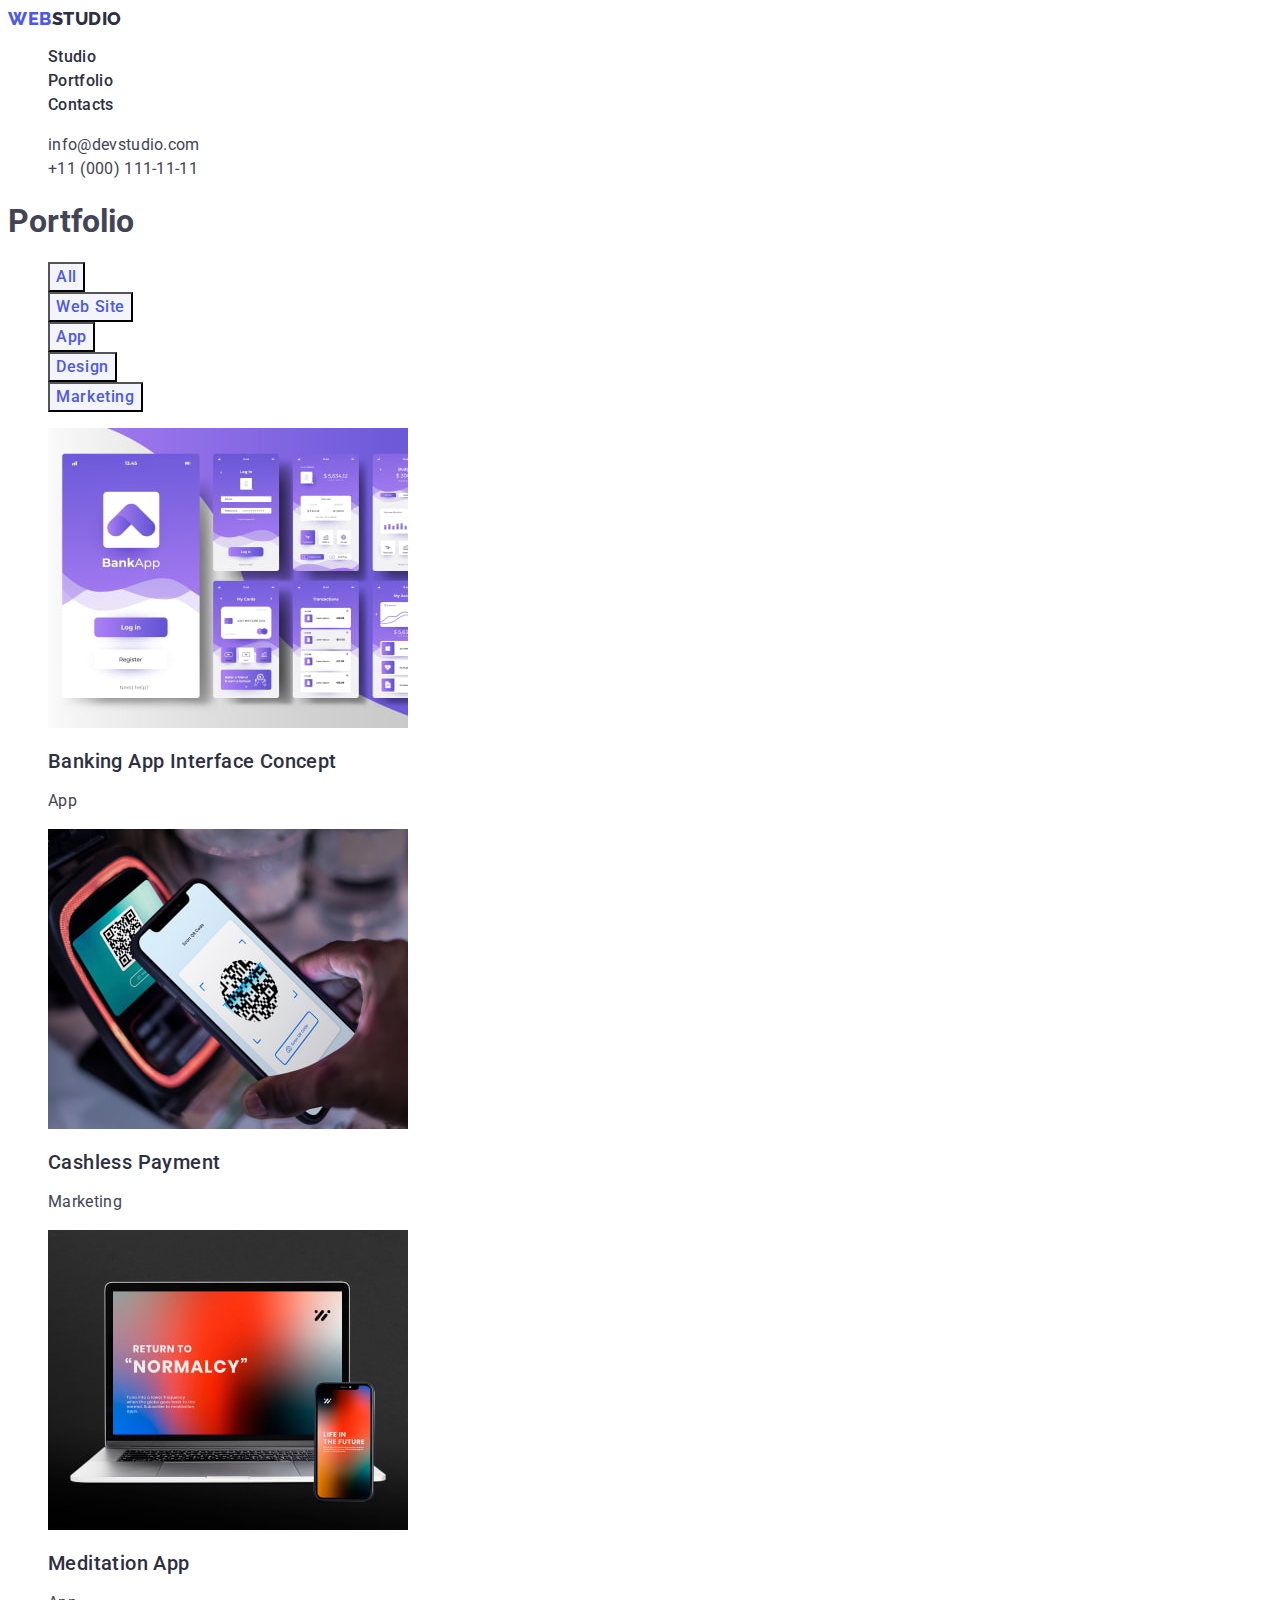
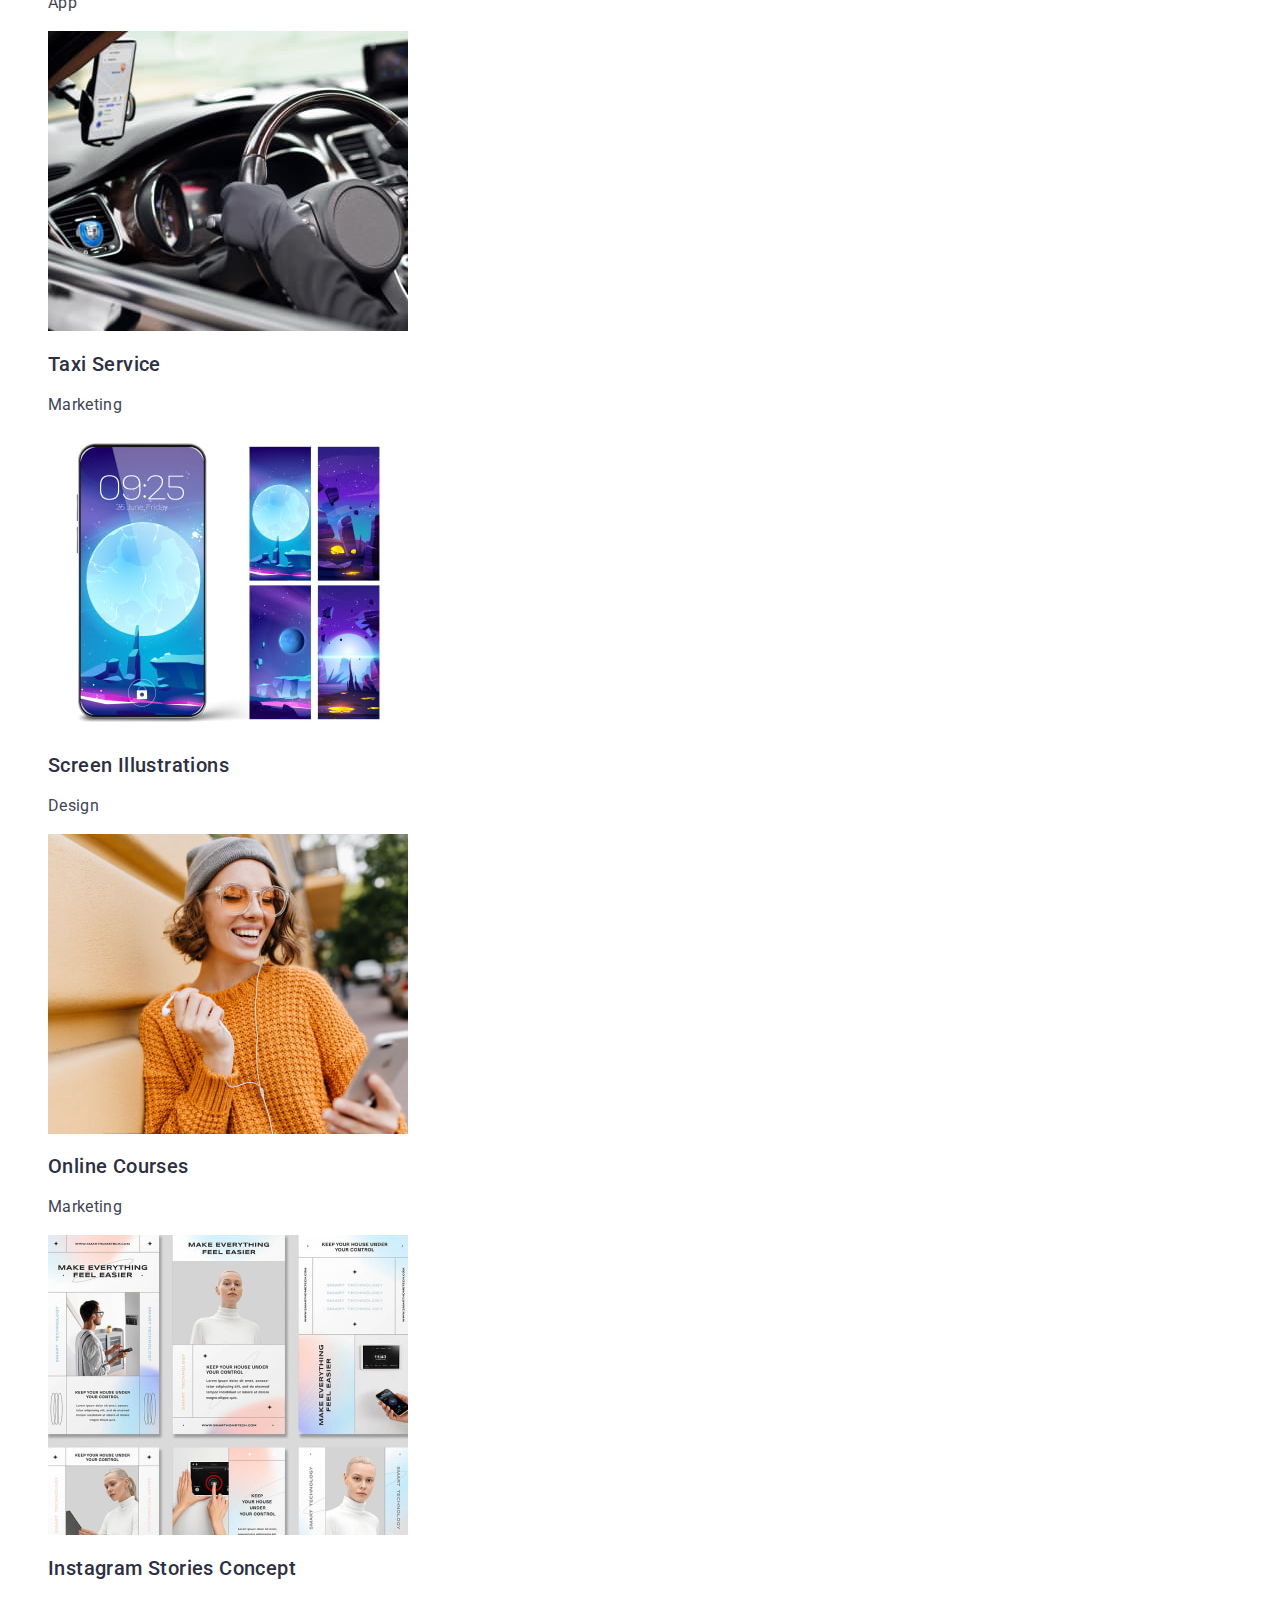
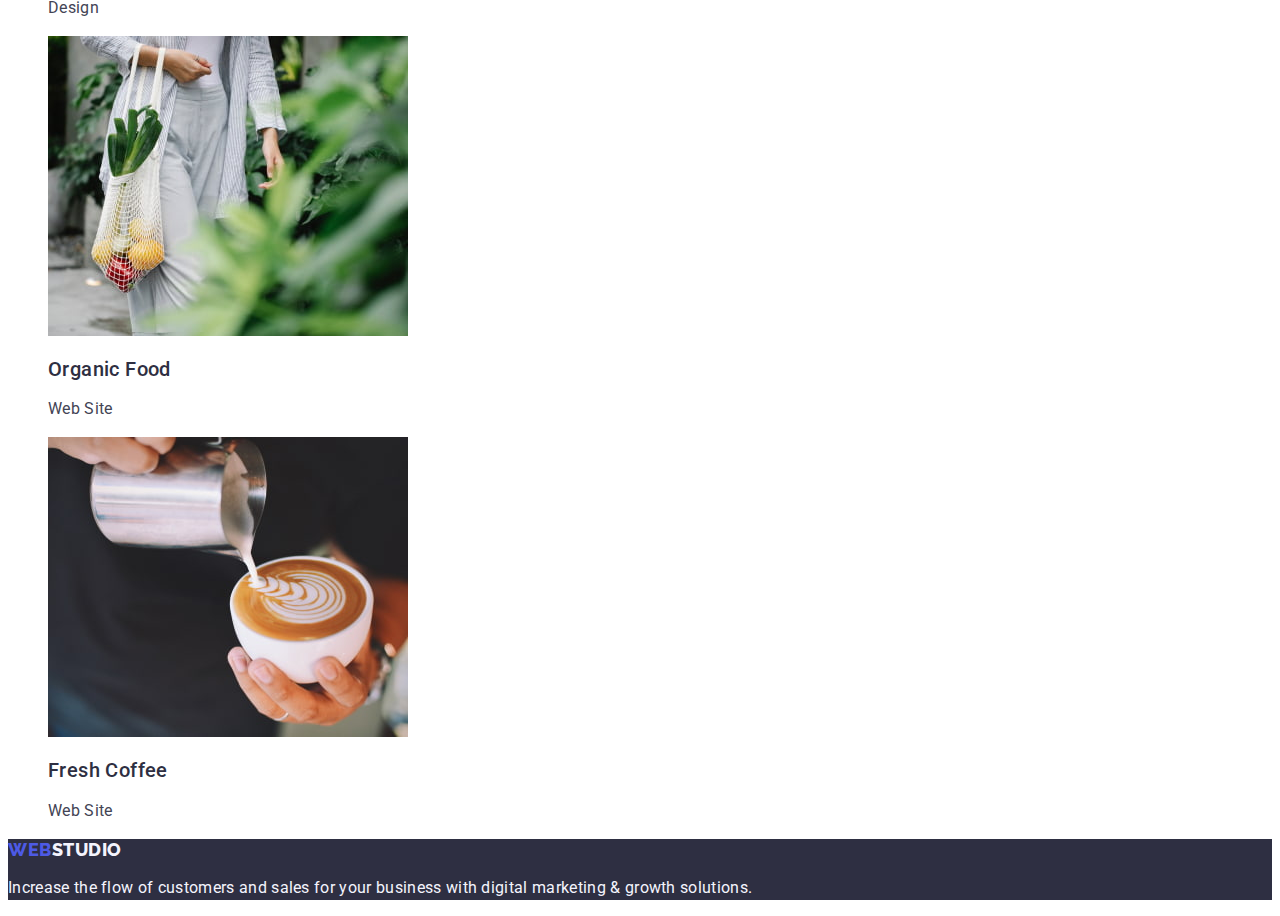
==== portfolio.html @ 7ac564c0 "Initial commit" ====
<!DOCTYPE html>
<html lang="en">
  <head>
    <meta charset="UTF-8" />
    <meta http-equiv="X-UA-Compatible" content="IE=edge" />
    <meta name="viewport" content="width=device-width, initial-scale=1.0" />
    <title>Portfolio</title>
    <link rel="preconnect" href="https://fonts.googleapis.com" />
    <link rel="preconnect" href="https://fonts.gstatic.com" crossorigin />
    <link
      href="https://fonts.googleapis.com/css2?family=Raleway:wght@800&family=Roboto:wght@400;500;700;900&display=swap"
      rel="stylesheet"
    />
    <link rel="stylesheet" href="./css/styles.css" />
  </head>
  <body>
    <header>
      <nav>
        <a class="link logo" href="./index.html"
          >Web<span class="logo-part">Studio</span></a
        >
        <ul class="list">
          <li><a class="link header-nav" href="./index.html">Studio</a></li>
          <li>
            <a class="link header-nav" href="./portfolio.html">Portfolio</a>
          </li>
          <li><a class="link header-nav" href="">Contacts</a></li>
        </ul>
      </nav>
      <address class="header-contacts">
        <ul class="list">
          <li>
            <a class="link" href="mailto:info@devstudio.com"
              >info@devstudio.com</a
            >
          </li>
          <li>
            <a class="link" href="tel:+110001111111">+11 (000) 111-11-11</a>
          </li>
        </ul>
      </address>
    </header>

    <main>
      <!--Examples of work section-->
      <section>
        <h1>Portfolio</h1>
        <ul class="list">
          <li>
            <button class="btn portfolio-btn" type="button">All</button>
          </li>
          <li>
            <button class="btn portfolio-btn" type="button">Web Site</button>
          </li>
          <li>
            <button class="btn portfolio-btn" type="button">App</button>
          </li>
          <li>
            <button class="btn portfolio-btn" type="button">Design</button>
          </li>
          <li>
            <button class="btn portfolio-btn" type="button">Marketing</button>
          </li>
        </ul>

        <ul class="list">
          <li>
            <a class="link" href="">
              <img
                src="./images/portfolio/pages-of-add.jpg"
                alt="Half purple and half white pages of the BankAdd"
                width="360"
                height="300"
              />
              <h2 class="img-title">Banking App Interface Concept</h2>
              <p class="img-text">App</p>
            </a>
          </li>
          <li>
            <a class="link" href="">
              <img
                src="./images/portfolio/qrcode-phone.jpg"
                alt="The mobile phone reads the qrcode from another device"
                width="360"
                height="300"
              />
              <h2 class="img-title">Cashless Payment</h2>
              <p class="img-text">Marketing</p>
            </a>
          </li>
          <li>
            <a class="link" href="">
              <img
                src="./images/portfolio/laptop.jpg"
                alt="The mobile phone and the laptop have same color screen"
                width="360"
                height="300"
              />
              <h2 class="img-title">Meditation App</h2>
              <p class="img-text">App</p>
            </a>
          </li>
          <li>
            <a class="link" href="">
              <img
                src="./images/portfolio/car.jpg"
                alt="A hand in a black glove on the steering wheel"
                width="360"
                height="300"
              />
              <h2 class="img-title">Taxi Service</h2>
              <p class="img-text">Marketing</p>
            </a>
          </li>
          <li>
            <a class="link" href="">
              <img
                src="./images/portfolio/moon-in-the-phone.jpg"
                alt="Five screens of mobile phone with the image of the Moon"
                width="360"
                height="300"
              />
              <h2 class="img-title">Screen Illustrations</h2>
              <p class="img-text">Design</p>
            </a>
          </li>
          <li>
            <a class="link" href="">
              <img
                src="./images/portfolio/lady-in-orange.jpg"
                alt="A girl in an orange sweater, a cap and glasses with a phone in her hand"
                width="360"
                height="300"
              />
              <h2 class="img-title">Online Courses</h2>
              <p class="img-text">Marketing</p>
            </a>
          </li>
          <li>
            <a class="link" href="">
              <img
                src="./images/portfolio/collage.jpg"
                alt="Six instagram pages with photos and text posts"
                width="360"
                height="300"
              />
              <h2 class="img-title">Instagram Stories Concept</h2>
              <p class="img-text">Design</p>
            </a>
          </li>
          <li>
            <a class="link" href="">
              <img
                src="./images/portfolio/bag.jpg"
                alt="A woman carries a bag with vegetables and fruits"
                width="360"
                height="300"
              />
              <h2 class="img-title">Organic Food</h2>
              <p class="img-text">Web Site</p>
            </a>
          </li>
          <li>
            <a class="link" href="">
              <img
                src="./images/portfolio/coffee.jpg"
                alt="Сoffee in a white cup with petals painted on the foam"
                width="360"
                height="300"
              />
              <h2 class="img-title">Fresh Coffee</h2>
              <p class="img-text">Web Site</p>
            </a>
          </li>
        </ul>
      </section>
    </main>
    <footer class="footer">
      <a class="link logo" href="./index.html"
        >Web<span class="logo-part-footer">Studio</span></a
      >
      <p class="footer-paragraph">
        Increase the flow of customers and sales for your business with digital
        marketing & growth solutions.
      </p>
    </footer>
  </body>
</html>
---- css/styles.css ----
:root {
    --color-of-fon:#FFFFFF;
    --text-color:#2e2f42;
    --paragraf-color:#434455;
}
body{
    font-family: "Roboto", sans-serif;
    font-style: normal;
    color: #434455;
    background-color: var(--color-of-fon);
}

.link{
    text-decoration: none;
}

.list{
    list-style: none;
}

.btn{
    font-family: inherit;
    cursor: pointer;
}

.logo{
    font-family: "Raleway", sans-serif;
    font-style: normal;
    font-weight: 800;
    font-size: 18px;
    line-height: 1.17;
    letter-spacing: 0.03em;
    text-transform: uppercase;
    color: #4D5AE5;
}

.logo-part {
    color: var(--text-color);
}

.header-nav{
    font-weight: 500;
    font-size: 16px;
    line-height: 1.5;
    letter-spacing: 0.02em;
    color:var(--text-color);
}

.header-nav:hover,
.header-nav:focus{
    color: #404BBF;
}
.header-contacts{
    font-style: normal;
}
.header-contacts .link{
    font-weight: 400;
    font-size: 16px;
    line-height: 1.5;
    letter-spacing: 0.02em;
    color: #434455; 
}

.header-contacts .link:hover,
.header-contacts .link:focus{
    color: #404BBF;
}

.main-section{
    background-color: #2E2F42;;
}
.main-title{
    font-weight: 700;
    font-size: 56px;
    line-height: 1.07;
    text-align: center;
    color: #FFFFFF;
    letter-spacing: 0.02em;
}

.order-btn{
    background: #4D5AE5;
    font-weight: 500;
    font-size: 16px;
    line-height: 1.5;
    letter-spacing: 0.04em;
    color: #FFFFFF;
}

.order-btn:hover,
.order-btn:focus{
    background: #404BBF;
}

.title-advantage-list{
    font-weight: 500;
    font-size: 20px;
    line-height: 1.2;
    letter-spacing: 0.02em;
    color:var(--text-color);
}

.text-advantage-list{
    font-weight: 400;
    font-size: 16px;
    line-height: 1.5;
    letter-spacing: 0.02em;
    
}

.title-section{
    font-weight: 700;
    font-size: 36px;
    line-height: 1.11;
    text-align: center;
    letter-spacing: 0.02em;
    text-transform: capitalize;
    color:var(--text-color);
}

.team-section{
    background-color: #F4F4FD;;
}

.team-card{
    background-color: #FFFFFF;
}

.team-name{
    font-weight: 500;
    font-size: 20px;
    line-height: 1.2;
    text-align: center;
    color:var(--text-color);
    letter-spacing: 0.02em;
}

.team-position{
    font-weight: 400;
    font-size: 16px;
    line-height: 1.5;
    text-align: center;
    letter-spacing: 0.02em;
}

.footer{
    background: #2E2F42;
}

.footer-paragraph{
    font-weight: 400;
    font-size: 16px;
    line-height: 1.5;
    letter-spacing: 0.02em;
    color: #F4F4FD;
}

.logo-part-footer{
   color: #F4F4FD;
}

.portfolio-btn{
    background: #F4F4FD;
    font-weight: 500;
    font-size: 16px;
    line-height: 1.5;
    text-align: center;
    letter-spacing: 0.04em;
    color: #4D5AE5;
}

.portfolio-btn:hover,
.portfolio-btn:focus{
    background: #404BBF;
    color: #FFFFFF
}

.img-title{
    font-weight: 500;
    font-size: 20px;
    line-height: 1.2;
    letter-spacing: 0.02em;
    color:var(--text-color);
}

.img-text{
    font-weight: 400;
    font-size: 16px;
    line-height: 1.5;
    letter-spacing: 0.02em;
    color: var(--paragraf-color);
}
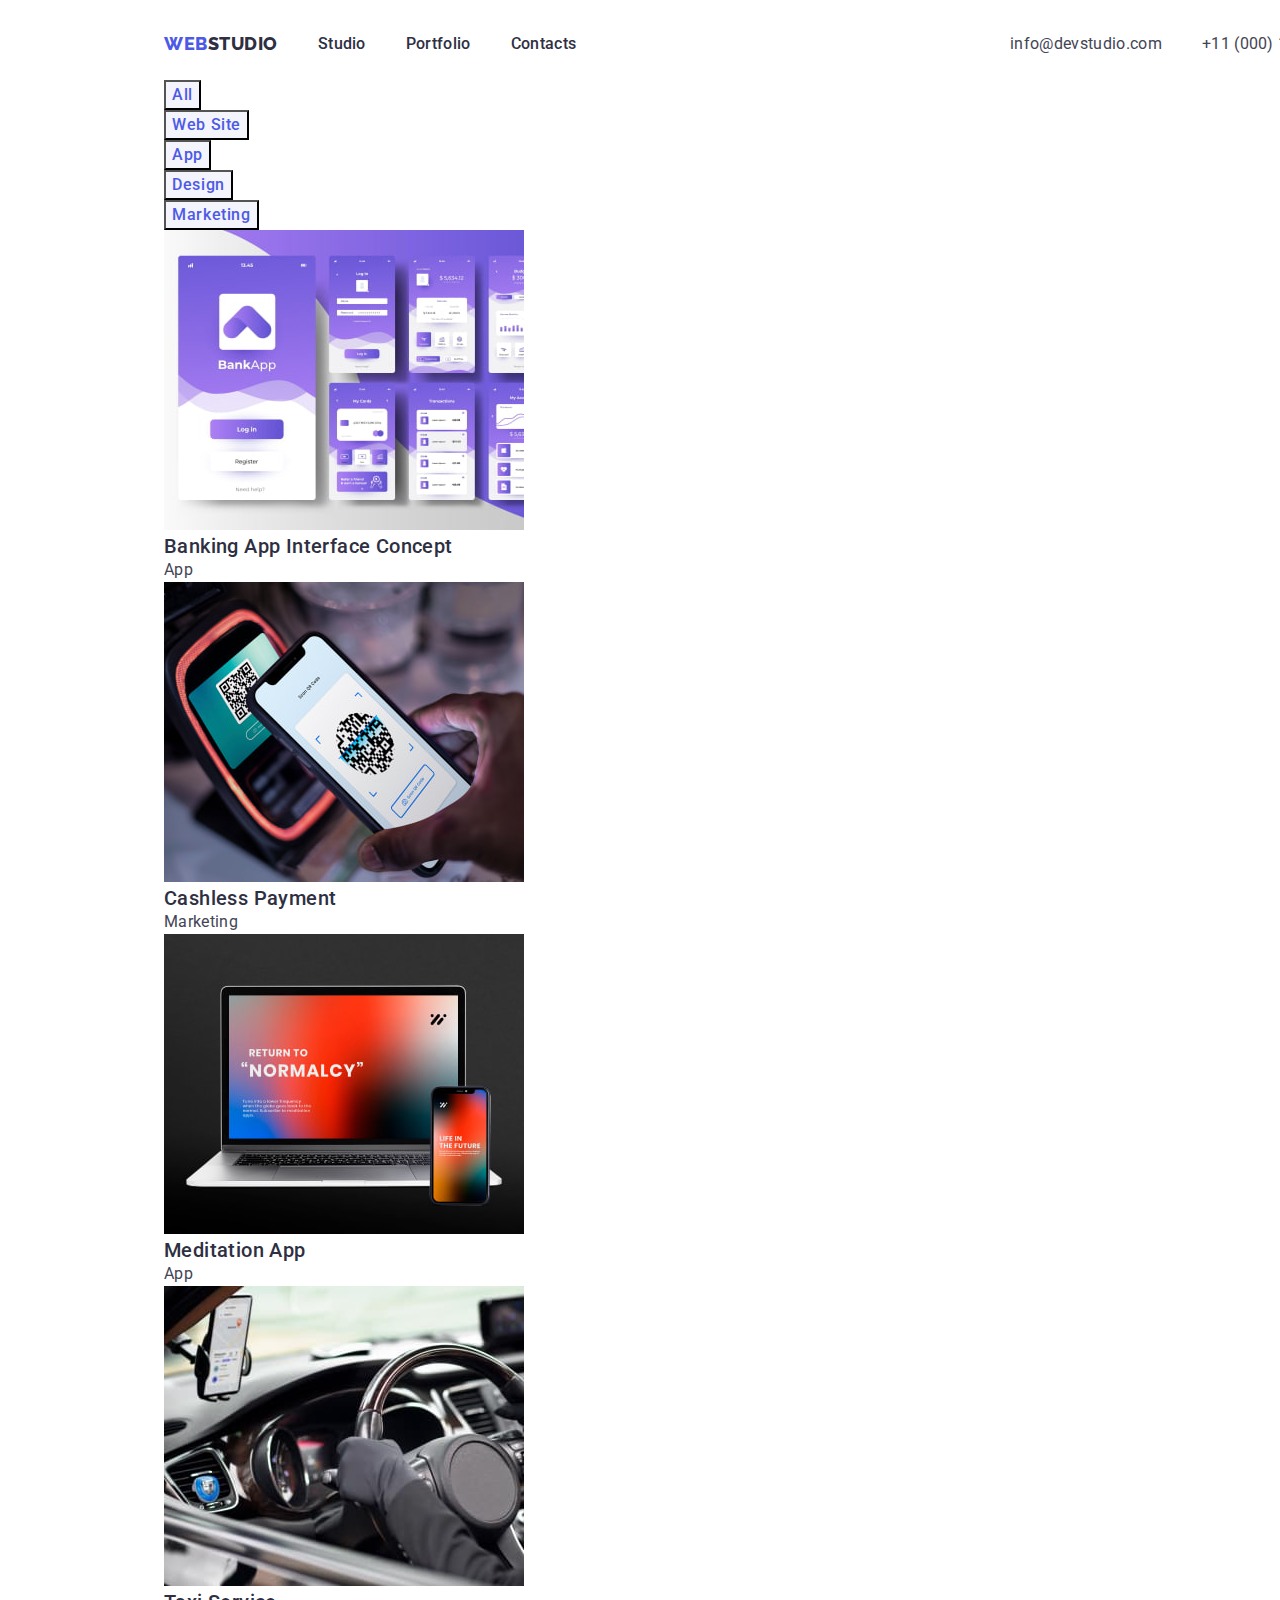
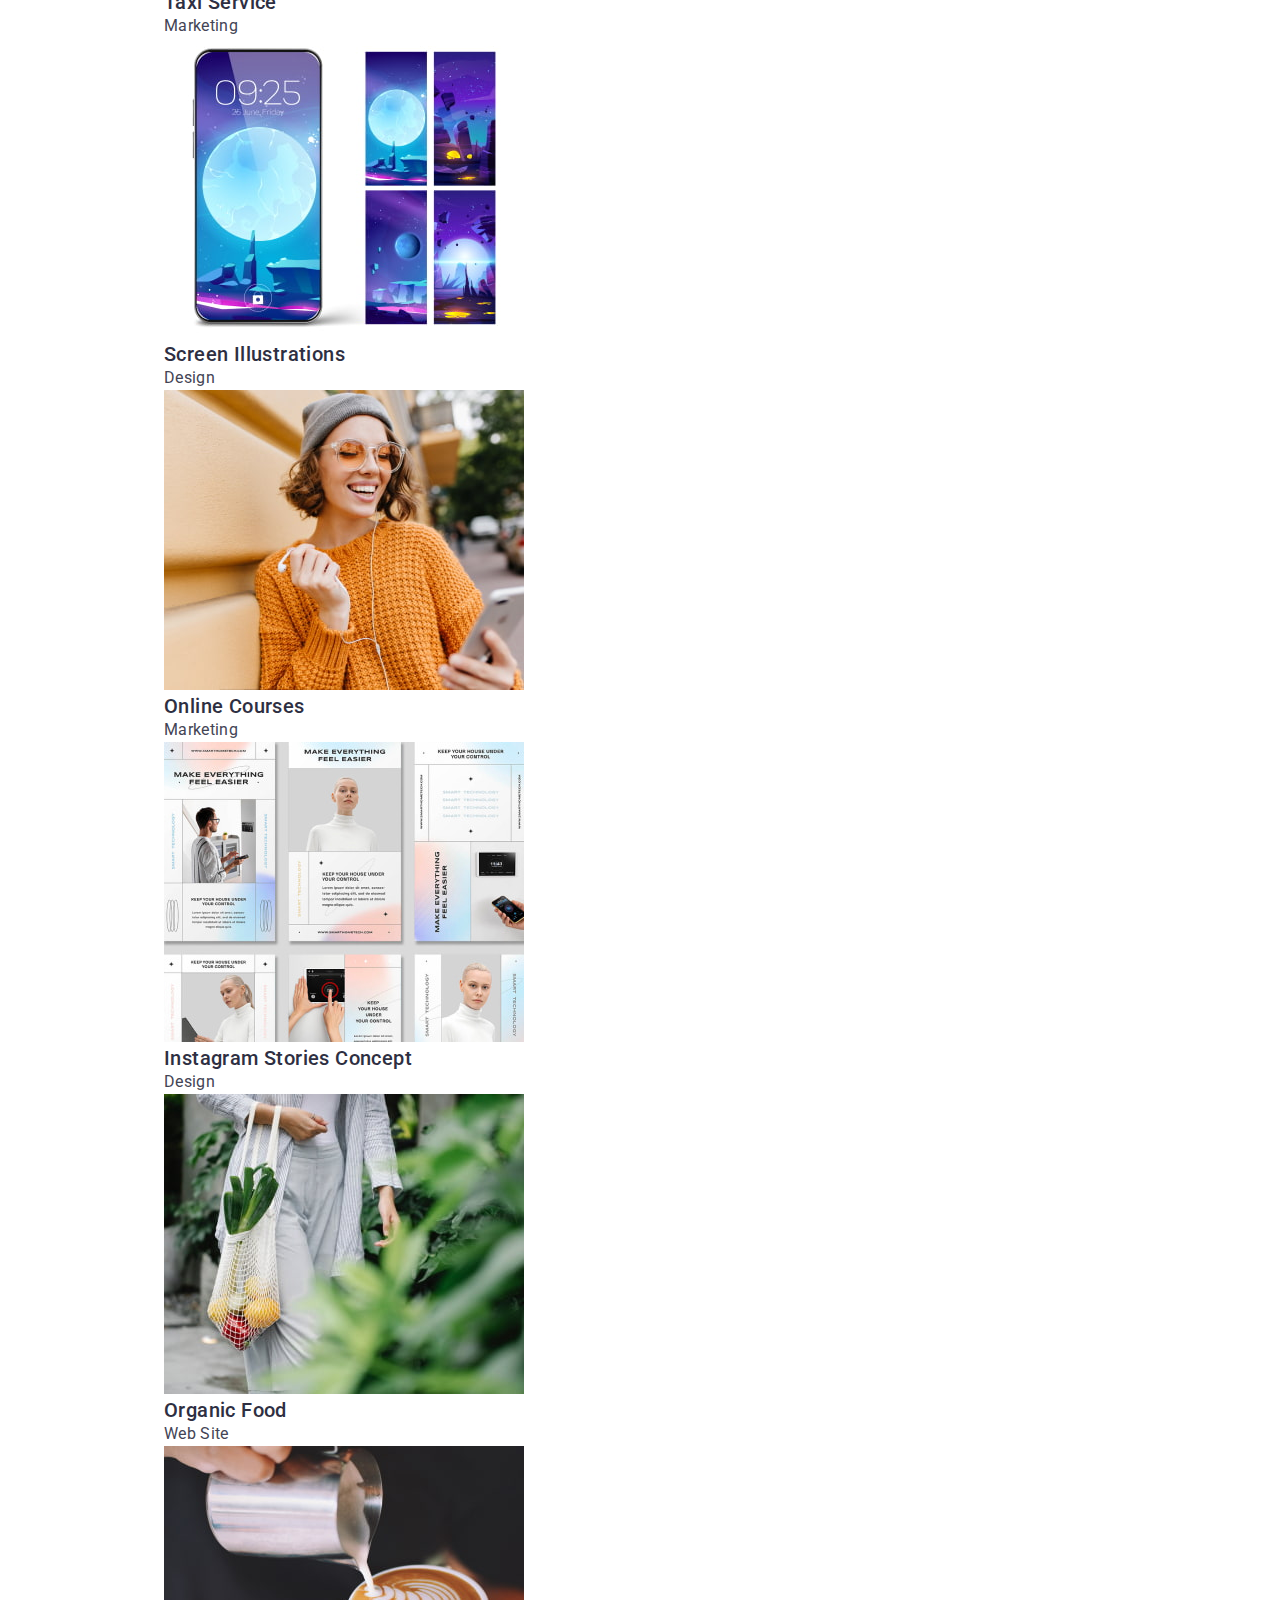
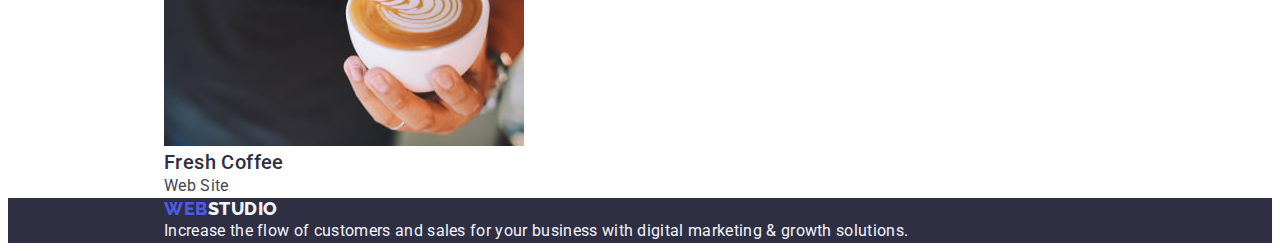
==== commit e0a569ab: "Index, css upgrade" ====
--- a/portfolio.html
+++ b/portfolio.html
@@ -5,6 +5,10 @@
     <meta http-equiv="X-UA-Compatible" content="IE=edge" />
     <meta name="viewport" content="width=device-width, initial-scale=1.0" />
     <title>Portfolio</title>
+    <link
+      rel="stylesheet"
+      href="node_modules/modern-normalize/modern-normalize.css"
+    />
     <link rel="preconnect" href="https://fonts.googleapis.com" />
     <link rel="preconnect" href="https://fonts.gstatic.com" crossorigin />
     <link
@@ -14,175 +18,181 @@
     <link rel="stylesheet" href="./css/styles.css" />
   </head>
   <body>
-    <header>
-      <nav>
-        <a class="link logo" href="./index.html"
-          >Web<span class="logo-part">Studio</span></a
-        >
-        <ul class="list">
-          <li><a class="link header-nav" href="./index.html">Studio</a></li>
-          <li>
-            <a class="link header-nav" href="./portfolio.html">Portfolio</a>
-          </li>
-          <li><a class="link header-nav" href="">Contacts</a></li>
-        </ul>
-      </nav>
-      <address class="header-contacts">
-        <ul class="list">
-          <li>
-            <a class="link" href="mailto:info@devstudio.com"
-              >info@devstudio.com</a
-            >
-          </li>
-          <li>
-            <a class="link" href="tel:+110001111111">+11 (000) 111-11-11</a>
-          </li>
-        </ul>
-      </address>
+    <header class="header">
+      <div class="conteiner header-box">
+        <nav class="navigation">
+          <a class="link logo" href="./index.html"
+            >Web<span class="logo-part">Studio</span></a
+          >
+          <ul class="list nav-list">
+            <li><a class="link header-nav" href="./index.html">Studio</a></li>
+            <li>
+              <a class="link header-nav" href="./portfolio.html">Portfolio</a>
+            </li>
+            <li><a class="link header-nav" href="">Contacts</a></li>
+          </ul>
+        </nav>
+        <address class="header-contacts">
+          <ul class="list contacts-items">
+            <li>
+              <a class="link" href="mailto:info@devstudio.com"
+                >info@devstudio.com</a
+              >
+            </li>
+            <li>
+              <a class="link" href="tel:+110001111111">+11 (000) 111-11-11</a>
+            </li>
+          </ul>
+        </address>
+      </div>
     </header>
 
     <main>
       <!--Examples of work section-->
       <section>
-        <h1>Portfolio</h1>
-        <ul class="list">
-          <li>
-            <button class="btn portfolio-btn" type="button">All</button>
-          </li>
-          <li>
-            <button class="btn portfolio-btn" type="button">Web Site</button>
-          </li>
-          <li>
-            <button class="btn portfolio-btn" type="button">App</button>
-          </li>
-          <li>
-            <button class="btn portfolio-btn" type="button">Design</button>
-          </li>
-          <li>
-            <button class="btn portfolio-btn" type="button">Marketing</button>
-          </li>
-        </ul>
+        <div class="conteiner">
+          <h1 hidden>Portfolio</h1>
+          <ul class="list">
+            <li>
+              <button class="btn portfolio-btn" type="button">All</button>
+            </li>
+            <li>
+              <button class="btn portfolio-btn" type="button">Web Site</button>
+            </li>
+            <li>
+              <button class="btn portfolio-btn" type="button">App</button>
+            </li>
+            <li>
+              <button class="btn portfolio-btn" type="button">Design</button>
+            </li>
+            <li>
+              <button class="btn portfolio-btn" type="button">Marketing</button>
+            </li>
+          </ul>
 
-        <ul class="list">
-          <li>
-            <a class="link" href="">
-              <img
-                src="./images/portfolio/pages-of-add.jpg"
-                alt="Half purple and half white pages of the BankAdd"
-                width="360"
-                height="300"
-              />
-              <h2 class="img-title">Banking App Interface Concept</h2>
-              <p class="img-text">App</p>
-            </a>
-          </li>
-          <li>
-            <a class="link" href="">
-              <img
-                src="./images/portfolio/qrcode-phone.jpg"
-                alt="The mobile phone reads the qrcode from another device"
-                width="360"
-                height="300"
-              />
-              <h2 class="img-title">Cashless Payment</h2>
-              <p class="img-text">Marketing</p>
-            </a>
-          </li>
-          <li>
-            <a class="link" href="">
-              <img
-                src="./images/portfolio/laptop.jpg"
-                alt="The mobile phone and the laptop have same color screen"
-                width="360"
-                height="300"
-              />
-              <h2 class="img-title">Meditation App</h2>
-              <p class="img-text">App</p>
-            </a>
-          </li>
-          <li>
-            <a class="link" href="">
-              <img
-                src="./images/portfolio/car.jpg"
-                alt="A hand in a black glove on the steering wheel"
-                width="360"
-                height="300"
-              />
-              <h2 class="img-title">Taxi Service</h2>
-              <p class="img-text">Marketing</p>
-            </a>
-          </li>
-          <li>
-            <a class="link" href="">
-              <img
-                src="./images/portfolio/moon-in-the-phone.jpg"
-                alt="Five screens of mobile phone with the image of the Moon"
-                width="360"
-                height="300"
-              />
-              <h2 class="img-title">Screen Illustrations</h2>
-              <p class="img-text">Design</p>
-            </a>
-          </li>
-          <li>
-            <a class="link" href="">
-              <img
-                src="./images/portfolio/lady-in-orange.jpg"
-                alt="A girl in an orange sweater, a cap and glasses with a phone in her hand"
-                width="360"
-                height="300"
-              />
-              <h2 class="img-title">Online Courses</h2>
-              <p class="img-text">Marketing</p>
-            </a>
-          </li>
-          <li>
-            <a class="link" href="">
-              <img
-                src="./images/portfolio/collage.jpg"
-                alt="Six instagram pages with photos and text posts"
-                width="360"
-                height="300"
-              />
-              <h2 class="img-title">Instagram Stories Concept</h2>
-              <p class="img-text">Design</p>
-            </a>
-          </li>
-          <li>
-            <a class="link" href="">
-              <img
-                src="./images/portfolio/bag.jpg"
-                alt="A woman carries a bag with vegetables and fruits"
-                width="360"
-                height="300"
-              />
-              <h2 class="img-title">Organic Food</h2>
-              <p class="img-text">Web Site</p>
-            </a>
-          </li>
-          <li>
-            <a class="link" href="">
-              <img
-                src="./images/portfolio/coffee.jpg"
-                alt="Сoffee in a white cup with petals painted on the foam"
-                width="360"
-                height="300"
-              />
-              <h2 class="img-title">Fresh Coffee</h2>
-              <p class="img-text">Web Site</p>
-            </a>
-          </li>
-        </ul>
+          <ul class="list">
+            <li>
+              <a class="link" href="">
+                <img
+                  src="./images/portfolio/pages-of-add.jpg"
+                  alt="Half purple and half white pages of the BankAdd"
+                  width="360"
+                  height="300"
+                />
+                <h2 class="img-title">Banking App Interface Concept</h2>
+                <p class="img-text">App</p>
+              </a>
+            </li>
+            <li>
+              <a class="link" href="">
+                <img
+                  src="./images/portfolio/qrcode-phone.jpg"
+                  alt="The mobile phone reads the qrcode from another device"
+                  width="360"
+                  height="300"
+                />
+                <h2 class="img-title">Cashless Payment</h2>
+                <p class="img-text">Marketing</p>
+              </a>
+            </li>
+            <li>
+              <a class="link" href="">
+                <img
+                  src="./images/portfolio/laptop.jpg"
+                  alt="The mobile phone and the laptop have same color screen"
+                  width="360"
+                  height="300"
+                />
+                <h2 class="img-title">Meditation App</h2>
+                <p class="img-text">App</p>
+              </a>
+            </li>
+            <li>
+              <a class="link" href="">
+                <img
+                  src="./images/portfolio/car.jpg"
+                  alt="A hand in a black glove on the steering wheel"
+                  width="360"
+                  height="300"
+                />
+                <h2 class="img-title">Taxi Service</h2>
+                <p class="img-text">Marketing</p>
+              </a>
+            </li>
+            <li>
+              <a class="link" href="">
+                <img
+                  src="./images/portfolio/moon-in-the-phone.jpg"
+                  alt="Five screens of mobile phone with the image of the Moon"
+                  width="360"
+                  height="300"
+                />
+                <h2 class="img-title">Screen Illustrations</h2>
+                <p class="img-text">Design</p>
+              </a>
+            </li>
+            <li>
+              <a class="link" href="">
+                <img
+                  src="./images/portfolio/lady-in-orange.jpg"
+                  alt="A girl in an orange sweater, a cap and glasses with a phone in her hand"
+                  width="360"
+                  height="300"
+                />
+                <h2 class="img-title">Online Courses</h2>
+                <p class="img-text">Marketing</p>
+              </a>
+            </li>
+            <li>
+              <a class="link" href="">
+                <img
+                  src="./images/portfolio/collage.jpg"
+                  alt="Six instagram pages with photos and text posts"
+                  width="360"
+                  height="300"
+                />
+                <h2 class="img-title">Instagram Stories Concept</h2>
+                <p class="img-text">Design</p>
+              </a>
+            </li>
+            <li>
+              <a class="link" href="">
+                <img
+                  src="./images/portfolio/bag.jpg"
+                  alt="A woman carries a bag with vegetables and fruits"
+                  width="360"
+                  height="300"
+                />
+                <h2 class="img-title">Organic Food</h2>
+                <p class="img-text">Web Site</p>
+              </a>
+            </li>
+            <li>
+              <a class="link" href="">
+                <img
+                  src="./images/portfolio/coffee.jpg"
+                  alt="Сoffee in a white cup with petals painted on the foam"
+                  width="360"
+                  height="300"
+                />
+                <h2 class="img-title">Fresh Coffee</h2>
+                <p class="img-text">Web Site</p>
+              </a>
+            </li>
+          </ul>
+        </div>
       </section>
     </main>
     <footer class="footer">
-      <a class="link logo" href="./index.html"
-        >Web<span class="logo-part-footer">Studio</span></a
-      >
-      <p class="footer-paragraph">
-        Increase the flow of customers and sales for your business with digital
-        marketing & growth solutions.
-      </p>
+      <div class="conteiner">
+        <a class="link logo" href="./index.html"
+          >Web<span class="logo-part-footer">Studio</span></a
+        >
+        <p class="footer-paragraph">
+          Increase the flow of customers and sales for your business with
+          digital marketing & growth solutions.
+        </p>
+      </div>
     </footer>
   </body>
 </html>
--- a/css/styles.css
+++ b/css/styles.css
@@ -1,13 +1,23 @@
 :root {
-    --color-of-fon:#FFFFFF;
+    --color-of-fon: #FFFFFF;
     --text-color:#2e2f42;
     --paragraf-color:#434455;
+    --link-hover-color:#404BBF;
 }
 body{
     font-family: "Roboto", sans-serif;
     font-style: normal;
-    color: #434455;
+    color: var(--paragraf-color);
     background-color: var(--color-of-fon);
+}
+
+h1, h2, h3, h4, h5, h6, p{
+    margin: 0;
+}
+
+ul, ol{
+    margin: 0;
+    padding: 0;
 }
 
 .link{
@@ -23,6 +33,30 @@
     cursor: pointer;
 }
 
+.conteiner{
+    width: 1188px;
+    margin: 0 141px;
+    padding-left: 15px;
+    padding-right: 15px;
+    
+}
+
+.header {
+    width: 1188px;
+    padding-top: 24px;
+    padding-bottom: 24px;
+}
+
+.header-box {
+    display: flex;
+    justify-content: space-between;
+    align-items: center;
+}
+.navigation {
+    display: flex;
+    align-items: center;
+    gap: 40px;
+}
 .logo{
     font-family: "Raleway", sans-serif;
     font-style: normal;
@@ -38,6 +72,11 @@
     color: var(--text-color);
 }
 
+.nav-list{
+    display: flex;
+    align-items: center;
+    gap: 40px;
+}
 .header-nav{
     font-weight: 500;
     font-size: 16px;
@@ -48,7 +87,7 @@
 
 .header-nav:hover,
 .header-nav:focus{
-    color: #404BBF;
+    color: var(--link-hover-color);
 }
 .header-contacts{
     font-style: normal;
@@ -58,16 +97,22 @@
     font-size: 16px;
     line-height: 1.5;
     letter-spacing: 0.02em;
-    color: #434455; 
+    color: var(--paragraf-color); 
 }
 
 .header-contacts .link:hover,
 .header-contacts .link:focus{
-    color: #404BBF;
+    color: var(--link-hover-color);
+}
+
+.contacts-items{
+    display: flex;
+    align-items: center;
+    gap: 40px;
 }
 
 .main-section{
-    background-color: #2E2F42;;
+    background-color: #2E2F42;
 }
 .main-title{
     font-weight: 700;
@@ -76,6 +121,9 @@
     text-align: center;
     color: #FFFFFF;
     letter-spacing: 0.02em;
+    width: 496px;
+    margin: auto;
+    padding-top: 188px;
 }
 
 .order-btn{
@@ -85,11 +133,25 @@
     line-height: 1.5;
     letter-spacing: 0.04em;
     color: #FFFFFF;
+    margin: 48px auto 188px;
+    width: 169px;
+    height: 56px;
+    border-radius: 4px;
+
 }
 
 .order-btn:hover,
 .order-btn:focus{
-    background: #404BBF;
+    background: var(--link-hover-color);
+}
+
+.advantages-section{
+    padding-top: 120px;
+}
+
+.advantages-list{
+    display: flex;
+    gap: 24px;
 }
 
 .title-advantage-list{
@@ -98,6 +160,7 @@
     line-height: 1.2;
     letter-spacing: 0.02em;
     color:var(--text-color);
+    width: 264px;
 }
 
 .text-advantage-list{
@@ -105,9 +168,13 @@
     font-size: 16px;
     line-height: 1.5;
     letter-spacing: 0.02em;
+    width: 264px;
     
 }
-
+.doing-section{
+    padding-top: 120px;
+    padding-bottom: 120px;
+}
 .title-section{
     font-weight: 700;
     font-size: 36px;
@@ -116,16 +183,36 @@
     letter-spacing: 0.02em;
     text-transform: capitalize;
     color:var(--text-color);
-}
-
+    margin: auto;
+    margin-bottom: 72px;
+}
+.doing-section .title-section{
+    width: 324px;
+}
+.doing-section .list{
+    display: flex;
+    gap: 24px;
+}
 .team-section{
-    background-color: #F4F4FD;;
+    background-color: #F4F4FD;
+    padding-top: 120px;
+    padding-bottom: 120px;
+}
+.team-section .title-section{
+    width: 164px;
+}
+.team-section .list{
+    display: flex;
+    gap: 24px;
 }
 
 .team-card{
-    background-color: #FFFFFF;
-}
-
+    background-color: var(--color-of-fon);
+}
+
+.card-info{
+    padding: 32px 16px;
+}
 .team-name{
     font-weight: 500;
     font-size: 20px;
@@ -133,6 +220,7 @@
     text-align: center;
     color:var(--text-color);
     letter-spacing: 0.02em;
+    padding-bottom: 8px;
 }
 
 .team-position{
@@ -171,7 +259,7 @@
 
 .portfolio-btn:hover,
 .portfolio-btn:focus{
-    background: #404BBF;
+    background: var(--link-hover-color);
     color: #FFFFFF
 }
 
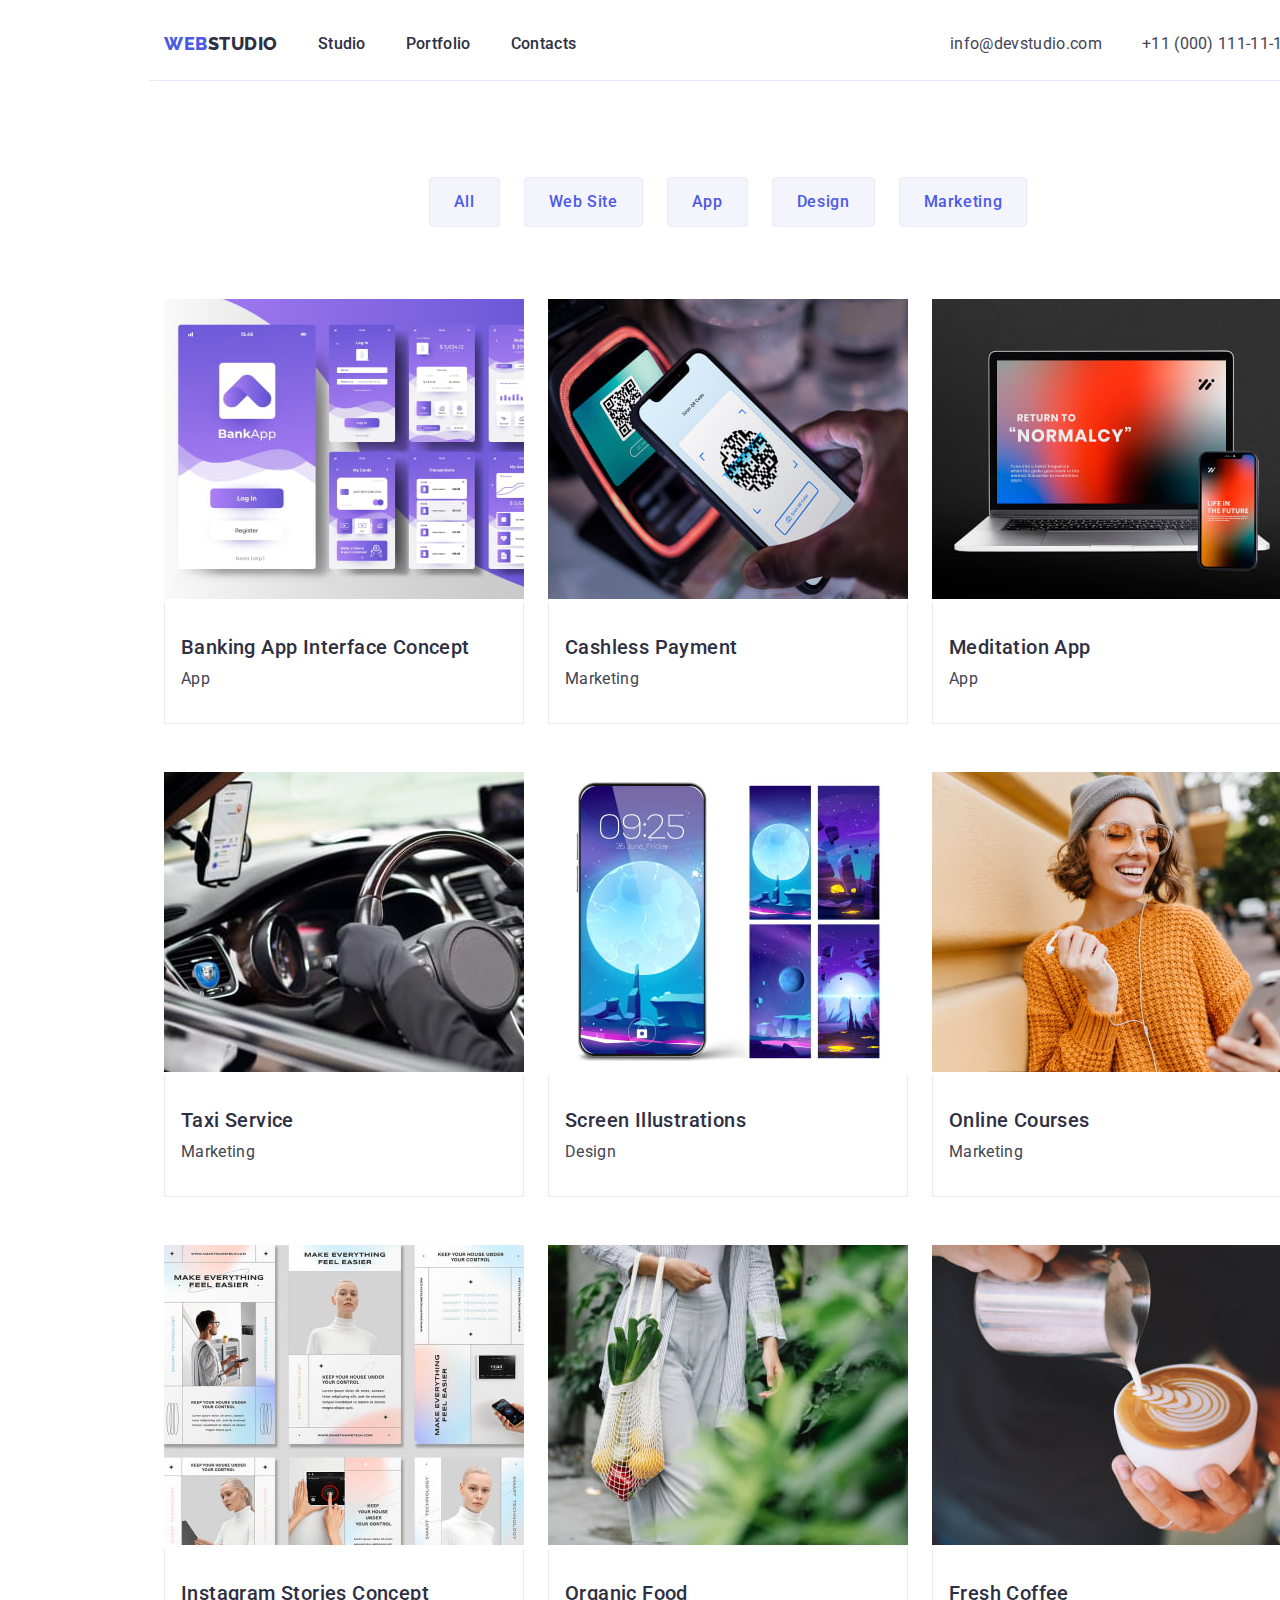
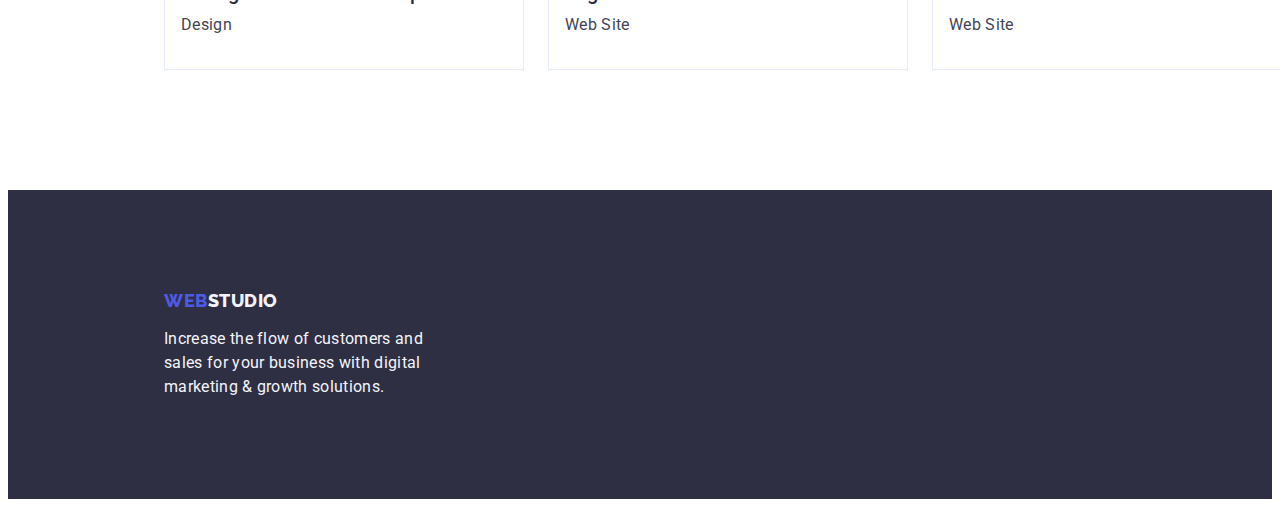
==== commit 4b07d828: "Summary" ====
--- a/portfolio.html
+++ b/portfolio.html
@@ -18,181 +18,205 @@
     <link rel="stylesheet" href="./css/styles.css" />
   </head>
   <body>
-    <header class="header">
-      <div class="conteiner header-box">
-        <nav class="navigation">
+    <div class="page-conteiner">
+      <header>
+        <div class="conteiner header-box">
+          <nav class="navigation">
+            <a class="link logo" href="./index.html"
+              >Web<span class="logo-part">Studio</span></a
+            >
+            <ul class="list nav-list">
+              <li><a class="link header-nav" href="./index.html">Studio</a></li>
+              <li>
+                <a class="link header-nav" href="./portfolio.html">Portfolio</a>
+              </li>
+              <li><a class="link header-nav" href="">Contacts</a></li>
+            </ul>
+          </nav>
+          <address class="header-contacts">
+            <ul class="list contacts-items">
+              <li>
+                <a class="link" href="mailto:info@devstudio.com"
+                  >info@devstudio.com</a
+                >
+              </li>
+              <li>
+                <a class="link" href="tel:+110001111111">+11 (000) 111-11-11</a>
+              </li>
+            </ul>
+          </address>
+        </div>
+      </header>
+
+      <main class="main-content">
+        <!--Examples of work section-->
+        <section class="portfolio-section">
+          <div class="conteiner">
+            <h1 hidden>Portfolio</h1>
+            <ul class="list portfolio-btn-list">
+              <li>
+                <button class="btn portfolio-btn" type="button">All</button>
+              </li>
+              <li>
+                <button class="btn portfolio-btn" type="button">
+                  Web Site
+                </button>
+              </li>
+              <li>
+                <button class="btn portfolio-btn" type="button">App</button>
+              </li>
+              <li>
+                <button class="btn portfolio-btn" type="button">Design</button>
+              </li>
+              <li>
+                <button class="btn portfolio-btn" type="button">
+                  Marketing
+                </button>
+              </li>
+            </ul>
+
+            <ul class="list work-cards-list">
+              <li>
+                <a class="link" href="">
+                  <img
+                    src="./images/portfolio/pages-of-add.jpg"
+                    alt="Half purple and half white pages of the BankAdd"
+                    width="360"
+                    height="300"
+                  />
+                  <div class="work-card-info">
+                    <h2 class="img-title">Banking App Interface Concept</h2>
+                    <p class="img-text">App</p>
+                  </div>
+                </a>
+              </li>
+              <li>
+                <a class="link" href="">
+                  <img
+                    src="./images/portfolio/qrcode-phone.jpg"
+                    alt="The mobile phone reads the qrcode from another device"
+                    width="360"
+                    height="300"
+                  />
+                  <div class="work-card-info">
+                    <h2 class="img-title">Cashless Payment</h2>
+                    <p class="img-text">Marketing</p>
+                  </div>
+                </a>
+              </li>
+              <li>
+                <a class="link" href="">
+                  <img
+                    src="./images/portfolio/laptop.jpg"
+                    alt="The mobile phone and the laptop have same color screen"
+                    width="360"
+                    height="300"
+                  />
+                  <div class="work-card-info">
+                    <h2 class="img-title">Meditation App</h2>
+                    <p class="img-text">App</p>
+                  </div>
+                </a>
+              </li>
+              <li>
+                <a class="link" href="">
+                  <img
+                    src="./images/portfolio/car.jpg"
+                    alt="A hand in a black glove on the steering wheel"
+                    width="360"
+                    height="300"
+                  />
+                  <div class="work-card-info">
+                    <h2 class="img-title">Taxi Service</h2>
+                    <p class="img-text">Marketing</p>
+                  </div>
+                </a>
+              </li>
+              <li>
+                <a class="link" href="">
+                  <img
+                    src="./images/portfolio/moon-in-the-phone.jpg"
+                    alt="Five screens of mobile phone with the image of the Moon"
+                    width="360"
+                    height="300"
+                  />
+                  <div class="work-card-info">
+                    <h2 class="img-title">Screen Illustrations</h2>
+                    <p class="img-text">Design</p>
+                  </div>
+                </a>
+              </li>
+              <li>
+                <a class="link" href="">
+                  <img
+                    src="./images/portfolio/lady-in-orange.jpg"
+                    alt="A girl in an orange sweater, a cap and glasses with a phone in her hand"
+                    width="360"
+                    height="300"
+                  />
+                  <div class="work-card-info">
+                    <h2 class="img-title">Online Courses</h2>
+                    <p class="img-text">Marketing</p>
+                  </div>
+                </a>
+              </li>
+              <li>
+                <a class="link" href="">
+                  <img
+                    src="./images/portfolio/collage.jpg"
+                    alt="Six instagram pages with photos and text posts"
+                    width="360"
+                    height="300"
+                  />
+                  <div class="work-card-info">
+                    <h2 class="img-title">Instagram Stories Concept</h2>
+                    <p class="img-text">Design</p>
+                  </div>
+                </a>
+              </li>
+              <li>
+                <a class="link" href="">
+                  <img
+                    src="./images/portfolio/bag.jpg"
+                    alt="A woman carries a bag with vegetables and fruits"
+                    width="360"
+                    height="300"
+                  />
+                  <div class="work-card-info">
+                    <h2 class="img-title">Organic Food</h2>
+                    <p class="img-text">Web Site</p>
+                  </div>
+                </a>
+              </li>
+              <li>
+                <a class="link" href="">
+                  <img
+                    src="./images/portfolio/coffee.jpg"
+                    alt="Сoffee in a white cup with petals painted on the foam"
+                    width="360"
+                    height="300"
+                  />
+                  <div class="work-card-info">
+                    <h2 class="img-title">Fresh Coffee</h2>
+                    <p class="img-text">Web Site</p>
+                  </div>
+                </a>
+              </li>
+            </ul>
+          </div>
+        </section>
+      </main>
+      <footer class="footer">
+        <div class="conteiner footer-box">
           <a class="link logo" href="./index.html"
-            >Web<span class="logo-part">Studio</span></a
+            >Web<span class="logo-part-footer">Studio</span></a
           >
-          <ul class="list nav-list">
-            <li><a class="link header-nav" href="./index.html">Studio</a></li>
-            <li>
-              <a class="link header-nav" href="./portfolio.html">Portfolio</a>
-            </li>
-            <li><a class="link header-nav" href="">Contacts</a></li>
-          </ul>
-        </nav>
-        <address class="header-contacts">
-          <ul class="list contacts-items">
-            <li>
-              <a class="link" href="mailto:info@devstudio.com"
-                >info@devstudio.com</a
-              >
-            </li>
-            <li>
-              <a class="link" href="tel:+110001111111">+11 (000) 111-11-11</a>
-            </li>
-          </ul>
-        </address>
-      </div>
-    </header>
-
-    <main>
-      <!--Examples of work section-->
-      <section>
-        <div class="conteiner">
-          <h1 hidden>Portfolio</h1>
-          <ul class="list">
-            <li>
-              <button class="btn portfolio-btn" type="button">All</button>
-            </li>
-            <li>
-              <button class="btn portfolio-btn" type="button">Web Site</button>
-            </li>
-            <li>
-              <button class="btn portfolio-btn" type="button">App</button>
-            </li>
-            <li>
-              <button class="btn portfolio-btn" type="button">Design</button>
-            </li>
-            <li>
-              <button class="btn portfolio-btn" type="button">Marketing</button>
-            </li>
-          </ul>
-
-          <ul class="list">
-            <li>
-              <a class="link" href="">
-                <img
-                  src="./images/portfolio/pages-of-add.jpg"
-                  alt="Half purple and half white pages of the BankAdd"
-                  width="360"
-                  height="300"
-                />
-                <h2 class="img-title">Banking App Interface Concept</h2>
-                <p class="img-text">App</p>
-              </a>
-            </li>
-            <li>
-              <a class="link" href="">
-                <img
-                  src="./images/portfolio/qrcode-phone.jpg"
-                  alt="The mobile phone reads the qrcode from another device"
-                  width="360"
-                  height="300"
-                />
-                <h2 class="img-title">Cashless Payment</h2>
-                <p class="img-text">Marketing</p>
-              </a>
-            </li>
-            <li>
-              <a class="link" href="">
-                <img
-                  src="./images/portfolio/laptop.jpg"
-                  alt="The mobile phone and the laptop have same color screen"
-                  width="360"
-                  height="300"
-                />
-                <h2 class="img-title">Meditation App</h2>
-                <p class="img-text">App</p>
-              </a>
-            </li>
-            <li>
-              <a class="link" href="">
-                <img
-                  src="./images/portfolio/car.jpg"
-                  alt="A hand in a black glove on the steering wheel"
-                  width="360"
-                  height="300"
-                />
-                <h2 class="img-title">Taxi Service</h2>
-                <p class="img-text">Marketing</p>
-              </a>
-            </li>
-            <li>
-              <a class="link" href="">
-                <img
-                  src="./images/portfolio/moon-in-the-phone.jpg"
-                  alt="Five screens of mobile phone with the image of the Moon"
-                  width="360"
-                  height="300"
-                />
-                <h2 class="img-title">Screen Illustrations</h2>
-                <p class="img-text">Design</p>
-              </a>
-            </li>
-            <li>
-              <a class="link" href="">
-                <img
-                  src="./images/portfolio/lady-in-orange.jpg"
-                  alt="A girl in an orange sweater, a cap and glasses with a phone in her hand"
-                  width="360"
-                  height="300"
-                />
-                <h2 class="img-title">Online Courses</h2>
-                <p class="img-text">Marketing</p>
-              </a>
-            </li>
-            <li>
-              <a class="link" href="">
-                <img
-                  src="./images/portfolio/collage.jpg"
-                  alt="Six instagram pages with photos and text posts"
-                  width="360"
-                  height="300"
-                />
-                <h2 class="img-title">Instagram Stories Concept</h2>
-                <p class="img-text">Design</p>
-              </a>
-            </li>
-            <li>
-              <a class="link" href="">
-                <img
-                  src="./images/portfolio/bag.jpg"
-                  alt="A woman carries a bag with vegetables and fruits"
-                  width="360"
-                  height="300"
-                />
-                <h2 class="img-title">Organic Food</h2>
-                <p class="img-text">Web Site</p>
-              </a>
-            </li>
-            <li>
-              <a class="link" href="">
-                <img
-                  src="./images/portfolio/coffee.jpg"
-                  alt="Сoffee in a white cup with petals painted on the foam"
-                  width="360"
-                  height="300"
-                />
-                <h2 class="img-title">Fresh Coffee</h2>
-                <p class="img-text">Web Site</p>
-              </a>
-            </li>
-          </ul>
+          <p class="footer-paragraph">
+            Increase the flow of customers and sales for your business with
+            digital marketing & growth solutions.
+          </p>
         </div>
-      </section>
-    </main>
-    <footer class="footer">
-      <div class="conteiner">
-        <a class="link logo" href="./index.html"
-          >Web<span class="logo-part-footer">Studio</span></a
-        >
-        <p class="footer-paragraph">
-          Increase the flow of customers and sales for your business with
-          digital marketing & growth solutions.
-        </p>
-      </div>
-    </footer>
+      </footer>
+    </div>
   </body>
 </html>
--- a/css/styles.css
+++ b/css/styles.css
@@ -1,5 +1,7 @@
 :root {
-    --color-of-fon: #FFFFFF;
+    --light-main-color: #FFFFFF;
+    --light-accent-color: #F4F4FD;
+    --border-color:#E7E9FC;
     --text-color:#2e2f42;
     --paragraf-color:#434455;
     --link-hover-color:#404BBF;
@@ -8,7 +10,7 @@
     font-family: "Roboto", sans-serif;
     font-style: normal;
     color: var(--paragraf-color);
-    background-color: var(--color-of-fon);
+    background-color: var(--light-main-color);
 }
 
 h1, h2, h3, h4, h5, h6, p{
@@ -32,25 +34,31 @@
     font-family: inherit;
     cursor: pointer;
 }
+.page-conteiner{
+    min-height: 100vh;
+    display: flex;
+    flex-direction: column;
+}
+
+.main-content{
+    flex-grow: 1;
+}
 
 .conteiner{
-    width: 1188px;
+    width: 1128px;
     margin: 0 141px;
     padding-left: 15px;
     padding-right: 15px;
     
 }
 
-.header {
-    width: 1188px;
-    padding-top: 24px;
-    padding-bottom: 24px;
-}
-
 .header-box {
     display: flex;
     justify-content: space-between;
     align-items: center;
+    width: 1128px;
+    padding: 24px 15px;
+    border-bottom: 1px solid var(--border-color);
 }
 .navigation {
     display: flex;
@@ -114,12 +122,13 @@
 .main-section{
     background-color: #2E2F42;
 }
+
 .main-title{
     font-weight: 700;
     font-size: 56px;
     line-height: 1.07;
     text-align: center;
-    color: #FFFFFF;
+    color: var(--light-main-color);
     letter-spacing: 0.02em;
     width: 496px;
     margin: auto;
@@ -132,12 +141,15 @@
     font-size: 16px;
     line-height: 1.5;
     letter-spacing: 0.04em;
-    color: #FFFFFF;
-    margin: 48px auto 188px;
-    width: 169px;
-    height: 56px;
+    text-align: center;
+    justify-content: center;
+    color: var(--light-main-color);
     border-radius: 4px;
-
+    align-items: flex-start;
+    padding: 16px 32px;
+    gap: 10px;
+    margin-top: 48px;
+    margin-bottom: 188px;
 }
 
 .order-btn:hover,
@@ -194,7 +206,7 @@
     gap: 24px;
 }
 .team-section{
-    background-color: #F4F4FD;
+    background-color: var(--light-accent-color);
     padding-top: 120px;
     padding-bottom: 120px;
 }
@@ -207,11 +219,17 @@
 }
 
 .team-card{
-    background-color: var(--color-of-fon);
+    background-color: var(--light-main-color);
 }
 
 .card-info{
-    padding: 32px 16px;
+   display: flex;
+    flex-direction: column;
+    justify-content: center;
+    align-items: center;
+    padding: 0px;
+    gap: 8px;
+    margin: 32px 16px;
 }
 .team-name{
     font-weight: 500;
@@ -220,7 +238,6 @@
     text-align: center;
     color:var(--text-color);
     letter-spacing: 0.02em;
-    padding-bottom: 8px;
 }
 
 .team-position{
@@ -235,34 +252,74 @@
     background: #2E2F42;
 }
 
+.footer-box{
+    padding-top: 100px;
+    padding-bottom: 100px;
+}
+
 .footer-paragraph{
     font-weight: 400;
     font-size: 16px;
     line-height: 1.5;
     letter-spacing: 0.02em;
-    color: #F4F4FD;
+    color: var(--light-accent-color);
+    width: 264px;
+    padding-top: 16px;
 }
 
 .logo-part-footer{
-   color: #F4F4FD;
+   color: var(--light-accent-color);
+}
+
+.portfolio-section{
+    padding-top: 96px;
+    padding-bottom: 120px;
+}
+.portfolio-btn-list{
+    display: flex;
+    justify-content: center;
+    align-items: center;
+    gap: 24px;
+    padding-bottom: 72px;
 }
 
 .portfolio-btn{
-    background: #F4F4FD;
+    background: var(--light-accent-color);
     font-weight: 500;
     font-size: 16px;
     line-height: 1.5;
     text-align: center;
     letter-spacing: 0.04em;
     color: #4D5AE5;
+    padding: 12px 24px;
+    border: 1px solid var(--border-color);
+    border-radius: 4px;
 }
 
 .portfolio-btn:hover,
 .portfolio-btn:focus{
     background: var(--link-hover-color);
-    color: #FFFFFF
-}
-
+    color: var(--light-main-color)
+}
+
+.work-cards-list{
+    display: flex;
+    flex-wrap: wrap;
+    row-gap: 48px;
+    column-gap: 24px;
+}
+
+.work-card-info{
+    display: flex;
+    flex-direction: column;
+    justify-content: center;
+    align-items: flex-start;
+    padding: 32px 16px;
+    gap: 8px;
+    border-right: 1px solid var(--border-color);
+    border-bottom: 1px solid var(--border-color);
+    border-left: 1px solid var(--border-color);
+}
 .img-title{
     font-weight: 500;
     font-size: 20px;
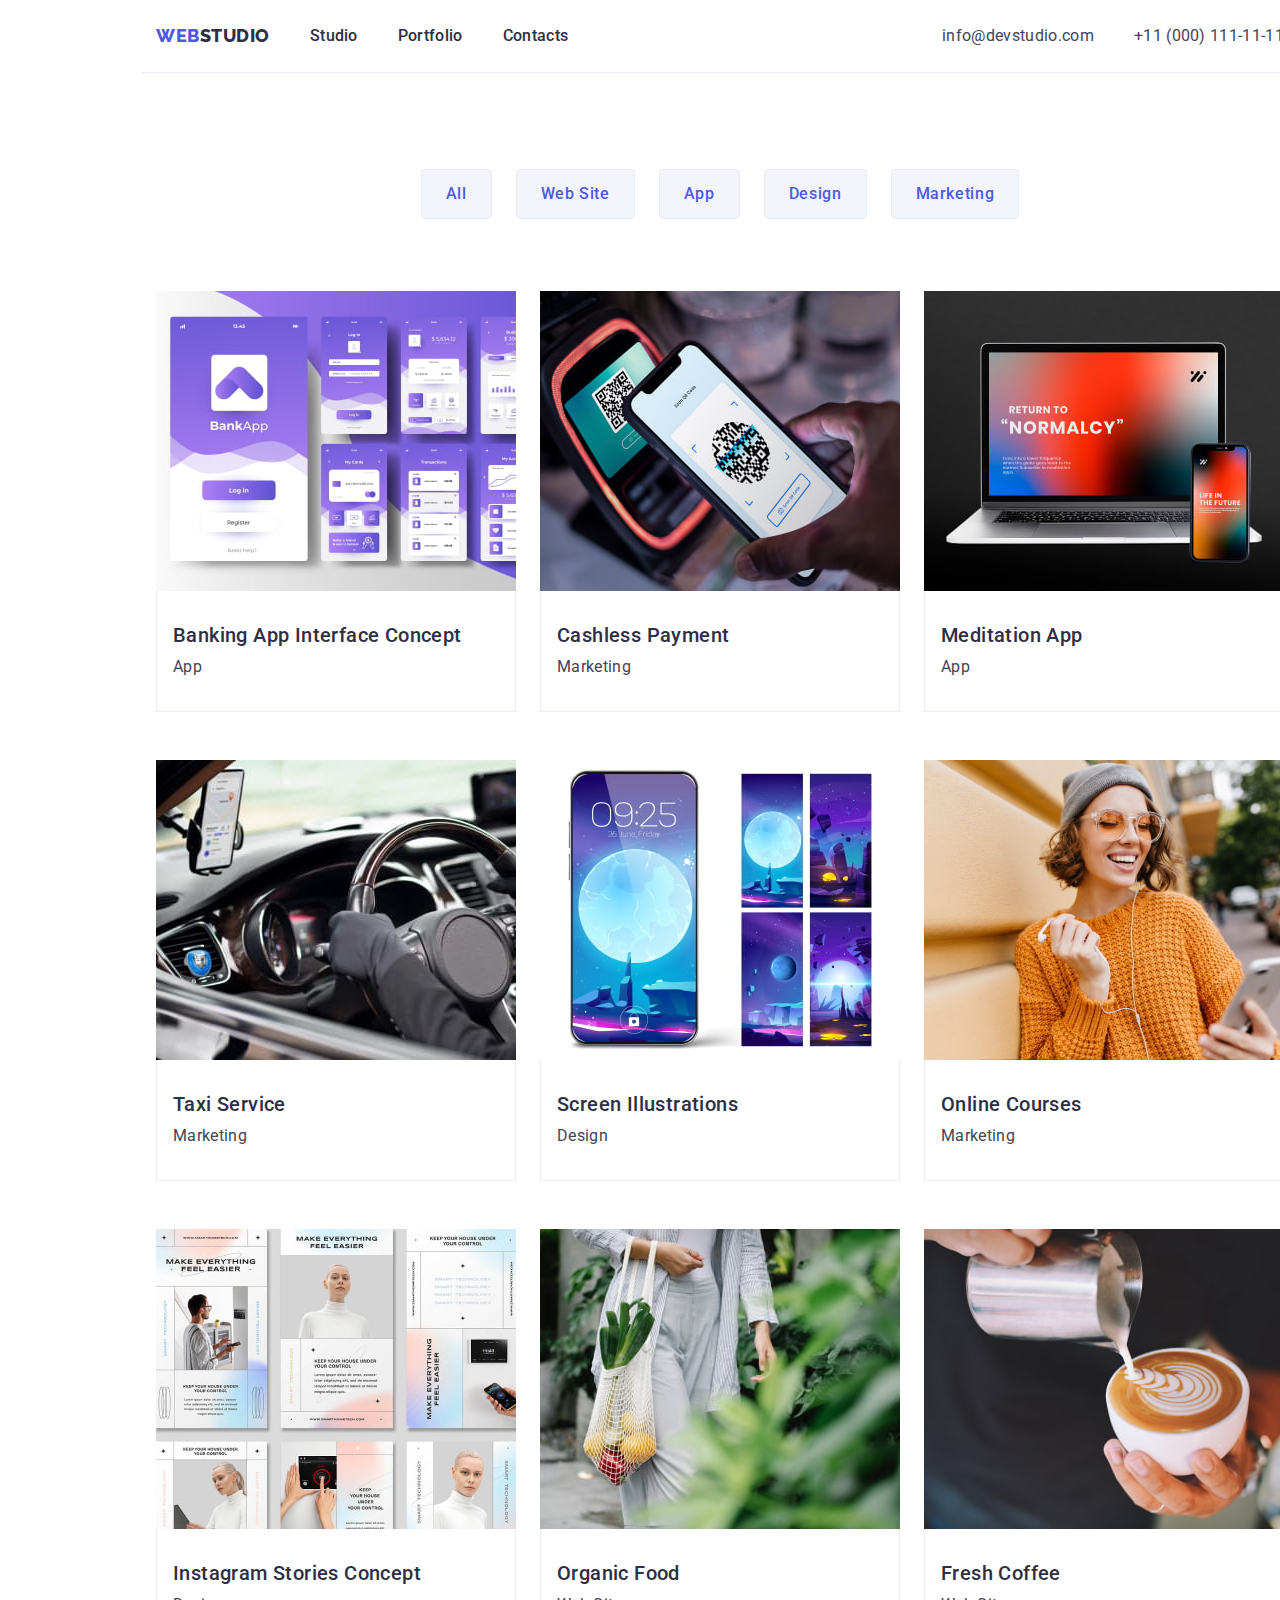
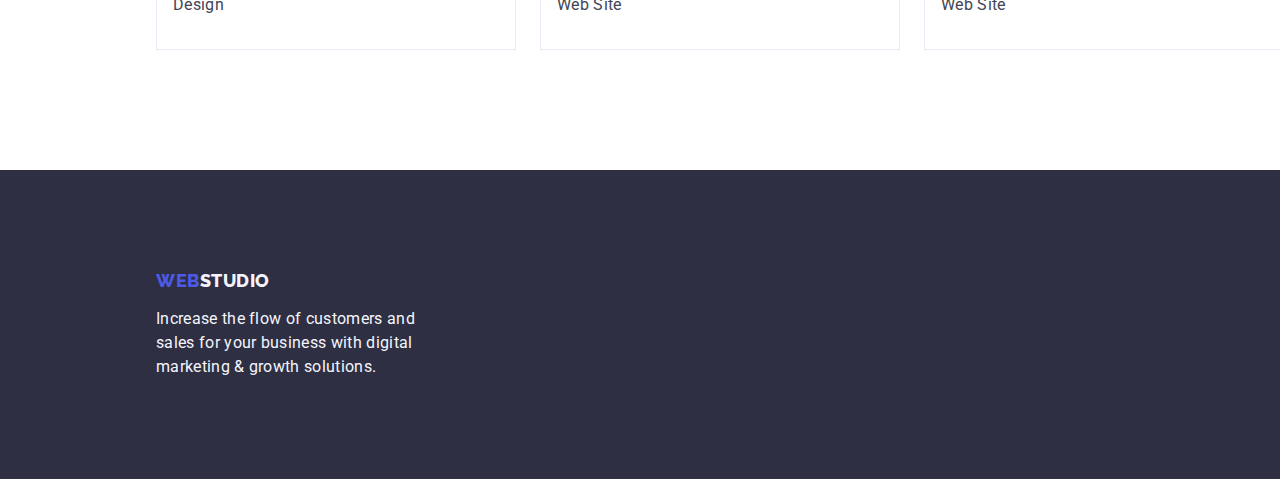
==== commit a7239611: "Update css" ====
--- a/portfolio.html
+++ b/portfolio.html
@@ -7,7 +7,7 @@
     <title>Portfolio</title>
     <link
       rel="stylesheet"
-      href="node_modules/modern-normalize/modern-normalize.css"
+      href="https://cdn.jsdelivr.net/npm/modern-normalize@2.0.0/modern-normalize.min.css"
     />
     <link rel="preconnect" href="https://fonts.googleapis.com" />
     <link rel="preconnect" href="https://fonts.gstatic.com" crossorigin />
@@ -52,7 +52,7 @@
         <!--Examples of work section-->
         <section class="portfolio-section">
           <div class="conteiner">
-            <h1 hidden>Portfolio</h1>
+            <h1 class="visually-hidden">Portfolio</h1>
             <ul class="list portfolio-btn-list">
               <li>
                 <button class="btn portfolio-btn" type="button">All</button>
--- a/css/styles.css
+++ b/css/styles.css
@@ -21,6 +21,9 @@
     margin: 0;
     padding: 0;
 }
+img{
+    display: block;
+}
 
 .link{
     text-decoration: none;
@@ -34,6 +37,19 @@
     font-family: inherit;
     cursor: pointer;
 }
+.visually-hidden {
+    position: absolute;
+    width: 1px;
+    height: 1px;
+    margin: -1px;
+    border: 0;
+    padding: 0;
+
+    white-space: nowrap;
+    clip-path: inset(100%);
+    clip: rect(0 0 0 0);
+    overflow: hidden;
+}
 .page-conteiner{
     min-height: 100vh;
     display: flex;
@@ -45,7 +61,7 @@
 }
 
 .conteiner{
-    width: 1128px;
+    width: 1158px;
     margin: 0 141px;
     padding-left: 15px;
     padding-right: 15px;
@@ -56,7 +72,7 @@
     display: flex;
     justify-content: space-between;
     align-items: center;
-    width: 1128px;
+
     padding: 24px 15px;
     border-bottom: 1px solid var(--border-color);
 }
@@ -121,6 +137,8 @@
 
 .main-section{
     background-color: #2E2F42;
+    padding-top: 188px;
+    padding-bottom: 188px;
 }
 
 .main-title{
@@ -132,11 +150,13 @@
     letter-spacing: 0.02em;
     width: 496px;
     margin: auto;
-    padding-top: 188px;
+    padding-bottom: 48px;
 }
 
 .order-btn{
     background: #4D5AE5;
+    min-width: 169px;
+    min-height: 56px;
     font-weight: 500;
     font-size: 16px;
     line-height: 1.5;
@@ -148,8 +168,8 @@
     align-items: flex-start;
     padding: 16px 32px;
     gap: 10px;
-    margin-top: 48px;
-    margin-bottom: 188px;
+    display: block;
+    margin: 0 auto;
 }
 
 .order-btn:hover,
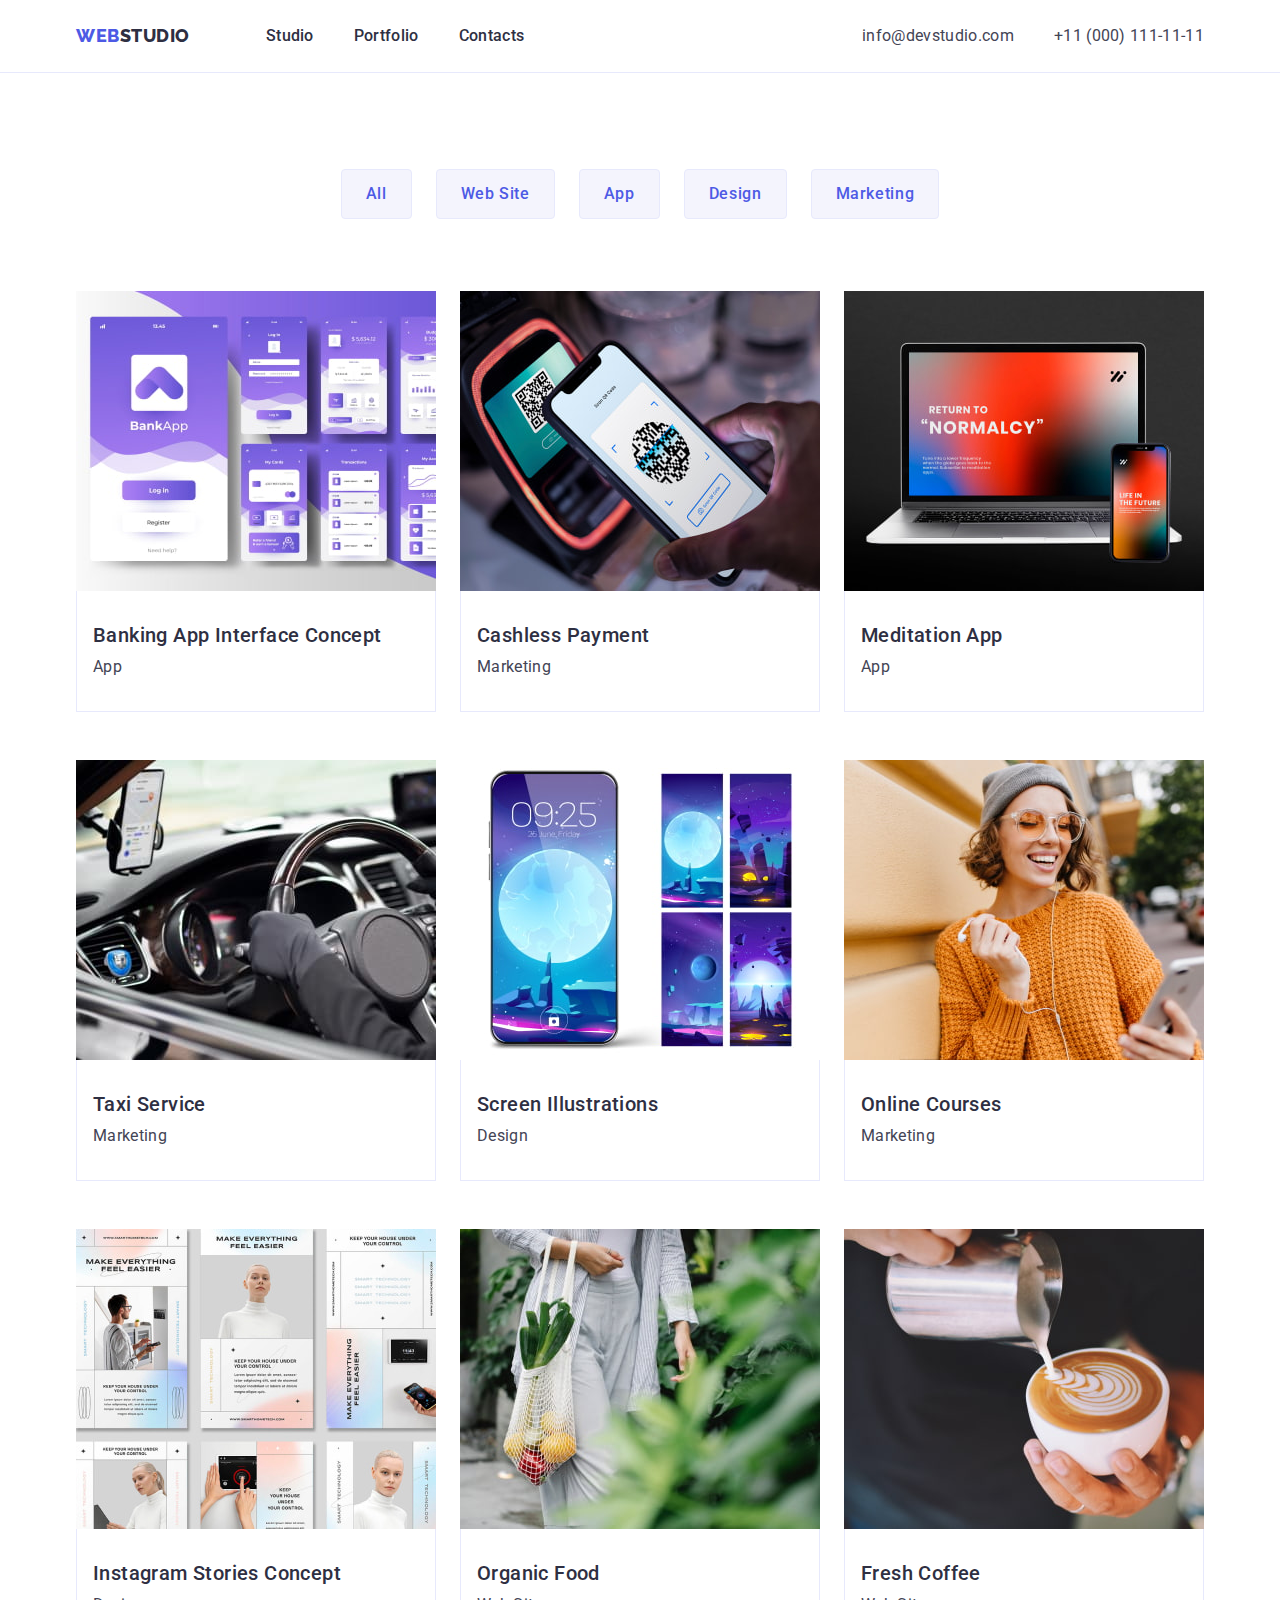
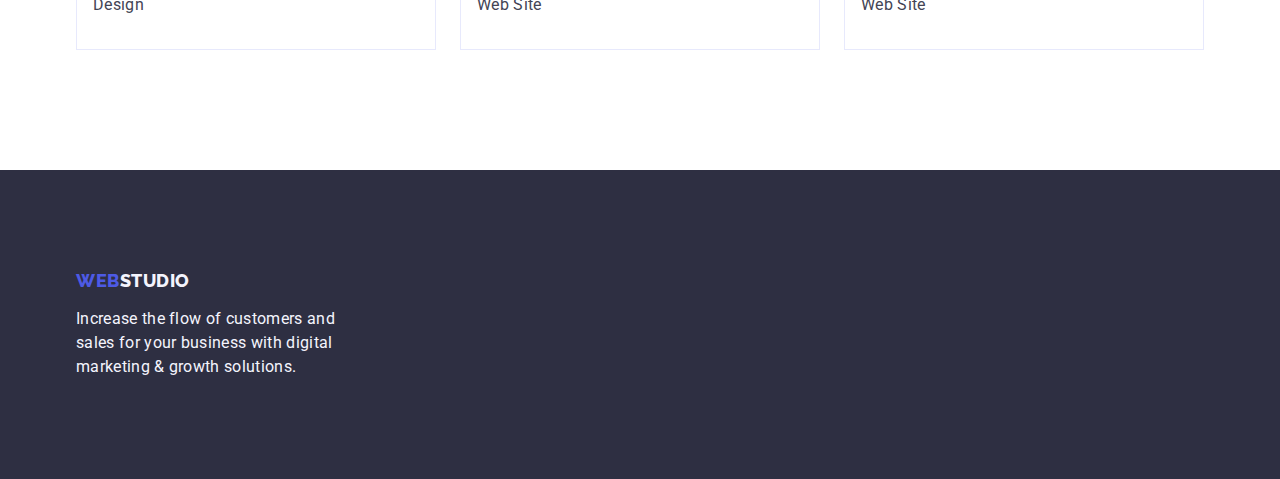
==== commit 2c4a1a17: "Summary" ====
--- a/portfolio.html
+++ b/portfolio.html
@@ -18,9 +18,9 @@
     <link rel="stylesheet" href="./css/styles.css" />
   </head>
   <body>
-    <div class="page-conteiner">
-      <header>
-        <div class="conteiner header-box">
+    <div class="page-container">
+      <header class="header">
+        <div class="container header-box">
           <nav class="navigation">
             <a class="link logo" href="./index.html"
               >Web<span class="logo-part">Studio</span></a
@@ -51,7 +51,7 @@
       <main class="main-content">
         <!--Examples of work section-->
         <section class="portfolio-section">
-          <div class="conteiner">
+          <div class="container">
             <h1 class="visually-hidden">Portfolio</h1>
             <ul class="list portfolio-btn-list">
               <li>
@@ -76,7 +76,7 @@
             </ul>
 
             <ul class="list work-cards-list">
-              <li>
+              <li class="work-card">
                 <a class="link" href="">
                   <img
                     src="./images/portfolio/pages-of-add.jpg"
@@ -90,7 +90,7 @@
                   </div>
                 </a>
               </li>
-              <li>
+              <li class="work-card">
                 <a class="link" href="">
                   <img
                     src="./images/portfolio/qrcode-phone.jpg"
@@ -104,7 +104,7 @@
                   </div>
                 </a>
               </li>
-              <li>
+              <li class="work-card">
                 <a class="link" href="">
                   <img
                     src="./images/portfolio/laptop.jpg"
@@ -118,7 +118,7 @@
                   </div>
                 </a>
               </li>
-              <li>
+              <li class="work-card">
                 <a class="link" href="">
                   <img
                     src="./images/portfolio/car.jpg"
@@ -132,7 +132,7 @@
                   </div>
                 </a>
               </li>
-              <li>
+              <li class="work-card">
                 <a class="link" href="">
                   <img
                     src="./images/portfolio/moon-in-the-phone.jpg"
@@ -146,7 +146,7 @@
                   </div>
                 </a>
               </li>
-              <li>
+              <li class="work-card">
                 <a class="link" href="">
                   <img
                     src="./images/portfolio/lady-in-orange.jpg"
@@ -160,7 +160,7 @@
                   </div>
                 </a>
               </li>
-              <li>
+              <li class="work-card">
                 <a class="link" href="">
                   <img
                     src="./images/portfolio/collage.jpg"
@@ -174,7 +174,7 @@
                   </div>
                 </a>
               </li>
-              <li>
+              <li class="work-card">
                 <a class="link" href="">
                   <img
                     src="./images/portfolio/bag.jpg"
@@ -188,7 +188,7 @@
                   </div>
                 </a>
               </li>
-              <li>
+              <li class="work-card">
                 <a class="link" href="">
                   <img
                     src="./images/portfolio/coffee.jpg"
@@ -207,7 +207,7 @@
         </section>
       </main>
       <footer class="footer">
-        <div class="conteiner footer-box">
+        <div class="container">
           <a class="link logo" href="./index.html"
             >Web<span class="logo-part-footer">Studio</span></a
           >
--- a/css/styles.css
+++ b/css/styles.css
@@ -50,7 +50,7 @@
     clip: rect(0 0 0 0);
     overflow: hidden;
 }
-.page-conteiner{
+.page-container{
     min-height: 100vh;
     display: flex;
     flex-direction: column;
@@ -60,26 +60,25 @@
     flex-grow: 1;
 }
 
-.conteiner{
+.container{
     width: 1158px;
-    margin: 0 141px;
+    margin: 0 auto;
     padding-left: 15px;
     padding-right: 15px;
     
 }
 
+.header {
+    border-bottom: 1px solid var(--border-color);
+}
 .header-box {
     display: flex;
     justify-content: space-between;
     align-items: center;
-
-    padding: 24px 15px;
-    border-bottom: 1px solid var(--border-color);
 }
 .navigation {
     display: flex;
     align-items: center;
-    gap: 40px;
 }
 .logo{
     font-family: "Raleway", sans-serif;
@@ -90,6 +89,7 @@
     letter-spacing: 0.03em;
     text-transform: uppercase;
     color: #4D5AE5;
+    margin-right: 76px;
 }
 
 .logo-part {
@@ -100,6 +100,7 @@
     display: flex;
     align-items: center;
     gap: 40px;
+    padding: 24px 0;
 }
 .header-nav{
     font-weight: 500;
@@ -148,7 +149,7 @@
     text-align: center;
     color: var(--light-main-color);
     letter-spacing: 0.02em;
-    width: 496px;
+    max-width: 496px;
     margin: auto;
     padding-bottom: 48px;
 }
@@ -156,7 +157,7 @@
 .order-btn{
     background: #4D5AE5;
     min-width: 169px;
-    min-height: 56px;
+    height: 56px;
     font-weight: 500;
     font-size: 16px;
     line-height: 1.5;
@@ -164,6 +165,7 @@
     text-align: center;
     justify-content: center;
     color: var(--light-main-color);
+    border: none;
     border-radius: 4px;
     align-items: flex-start;
     padding: 16px 32px;
@@ -178,12 +180,15 @@
 }
 
 .advantages-section{
-    padding-top: 120px;
+    padding: 120px 0;
 }
 
 .advantages-list{
     display: flex;
     gap: 24px;
+}
+.advantage-item{
+    width: calc((100% - 24px * 3) / 4);
 }
 
 .title-advantage-list{
@@ -192,7 +197,7 @@
     line-height: 1.2;
     letter-spacing: 0.02em;
     color:var(--text-color);
-    width: 264px;
+    margin-bottom: 8px;
 }
 
 .text-advantage-list{
@@ -200,11 +205,9 @@
     font-size: 16px;
     line-height: 1.5;
     letter-spacing: 0.02em;
-    width: 264px;
     
 }
 .doing-section{
-    padding-top: 120px;
     padding-bottom: 120px;
 }
 .title-section{
@@ -218,13 +221,15 @@
     margin: auto;
     margin-bottom: 72px;
 }
-.doing-section .title-section{
-    width: 324px;
-}
-.doing-section .list{
+
+.doing-list{
     display: flex;
     gap: 24px;
 }
+.doing-item{
+    width: calc((100% - 2 * 24px)/3);
+}
+
 .team-section{
     background-color: var(--light-accent-color);
     padding-top: 120px;
@@ -240,6 +245,8 @@
 
 .team-card{
     background-color: var(--light-main-color);
+    width: calc((100% - 24px * 3) / 4);
+    border-radius: 0px 0px 4px 4px;
 }
 
 .card-info{
@@ -247,9 +254,8 @@
     flex-direction: column;
     justify-content: center;
     align-items: center;
-    padding: 0px;
     gap: 8px;
-    margin: 32px 16px;
+    padding: 32px 16px;
 }
 .team-name{
     font-weight: 500;
@@ -258,6 +264,7 @@
     text-align: center;
     color:var(--text-color);
     letter-spacing: 0.02em;
+    margin-bottom: 8px;
 }
 
 .team-position{
@@ -270,21 +277,22 @@
 
 .footer{
     background: #2E2F42;
-}
-
-.footer-box{
     padding-top: 100px;
     padding-bottom: 100px;
 }
 
+.footer .logo{
+    display: inline-block;
+    margin-bottom: 16px;
+}
+
 .footer-paragraph{
     font-weight: 400;
     font-size: 16px;
     line-height: 1.5;
     letter-spacing: 0.02em;
     color: var(--light-accent-color);
-    width: 264px;
-    padding-top: 16px;
+    max-width: 264px;
 }
 
 .logo-part-footer{
@@ -300,7 +308,7 @@
     justify-content: center;
     align-items: center;
     gap: 24px;
-    padding-bottom: 72px;
+    margin-bottom: 72px;
 }
 
 .portfolio-btn{
@@ -319,7 +327,8 @@
 .portfolio-btn:hover,
 .portfolio-btn:focus{
     background: var(--link-hover-color);
-    color: var(--light-main-color)
+    color: var(--light-main-color);
+    border: 1px solid transparent;
 }
 
 .work-cards-list{
@@ -329,13 +338,12 @@
     column-gap: 24px;
 }
 
+.work-card{
+    width: calc((100% - 2 * 24px) / 3);
+}
+
 .work-card-info{
-    display: flex;
-    flex-direction: column;
-    justify-content: center;
-    align-items: flex-start;
     padding: 32px 16px;
-    gap: 8px;
     border-right: 1px solid var(--border-color);
     border-bottom: 1px solid var(--border-color);
     border-left: 1px solid var(--border-color);
@@ -346,6 +354,7 @@
     line-height: 1.2;
     letter-spacing: 0.02em;
     color:var(--text-color);
+    margin-bottom: 8px;
 }
 
 .img-text{
